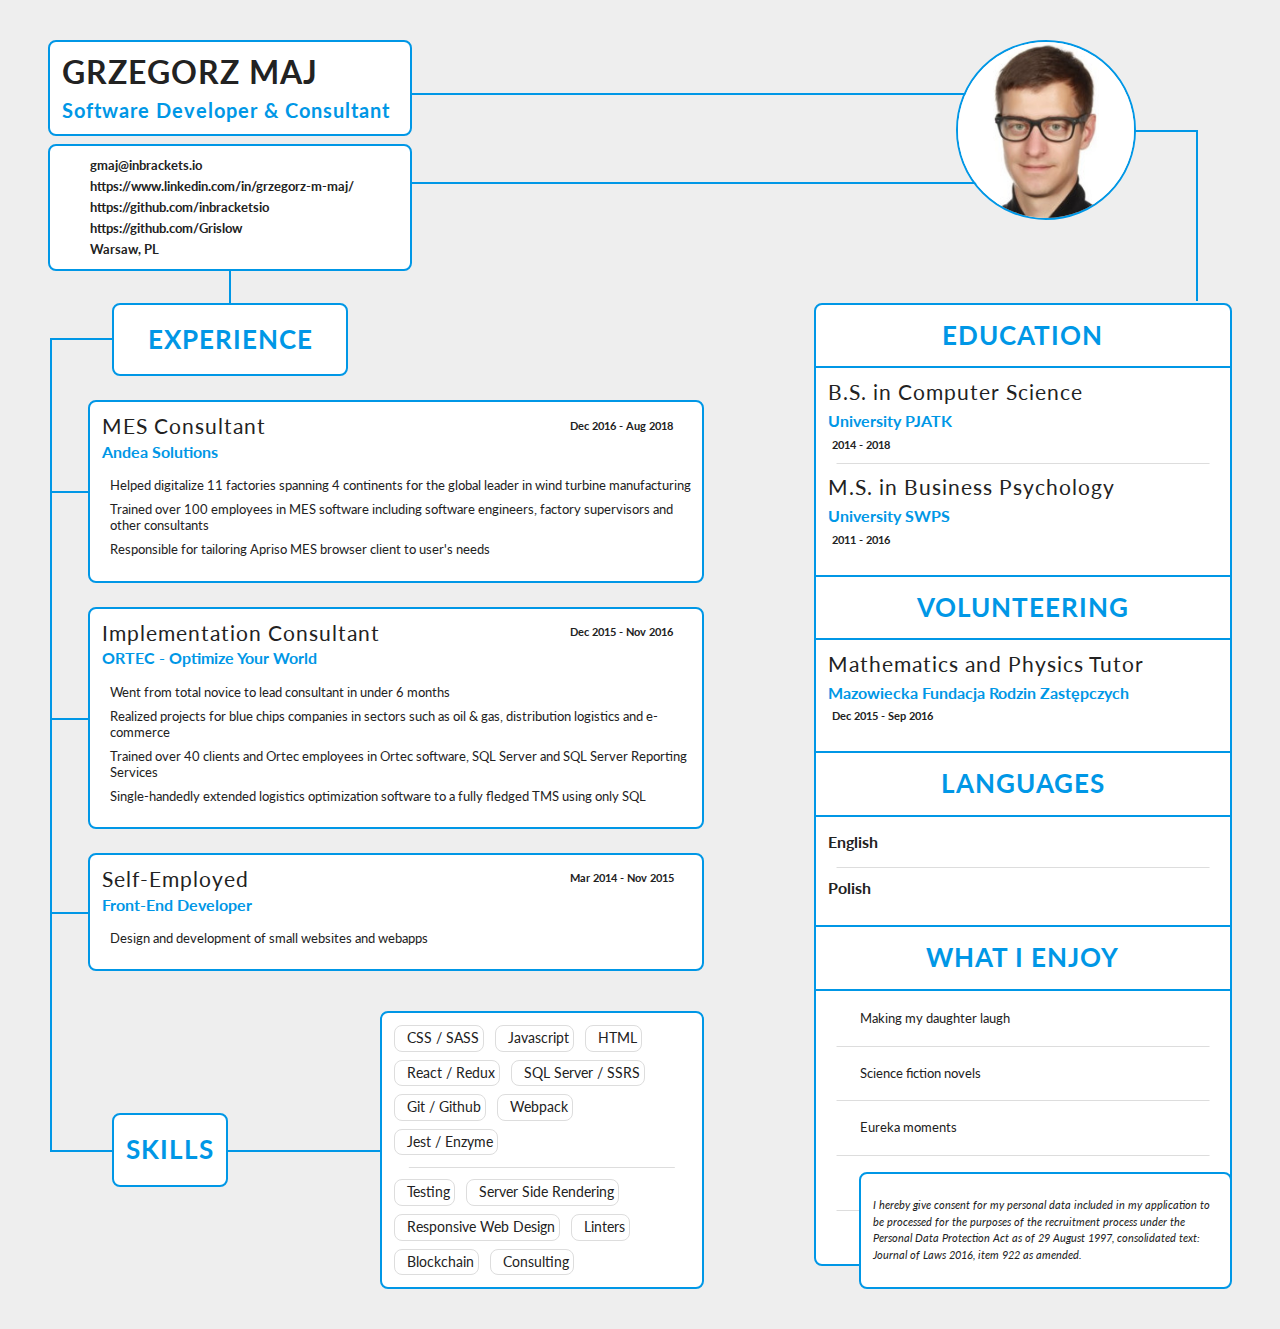
==== index.html @ 32ed9fe3 "Minor fix" ====
<!DOCTYPE html>
<html lang="en">
<head>
	<meta charset="UTF-8">
	<meta name="viewport" content="width=device-width, initial-scale=1.0">
	<meta http-equiv="X-UA-Compatible" content="ie=edge">
	<title>Grzegorz Maj</title>
	<link rel="apple-touch-icon" sizes="57x57" href="apple-icon-57x57.png">
	<link rel="apple-touch-icon" sizes="60x60" href="apple-icon-60x60.png">
	<link rel="apple-touch-icon" sizes="72x72" href="apple-icon-72x72.png">
	<link rel="apple-touch-icon" sizes="76x76" href="apple-icon-76x76.png">
	<link rel="apple-touch-icon" sizes="114x114" href="apple-icon-114x114.png">
	<link rel="apple-touch-icon" sizes="120x120" href="apple-icon-120x120.png">
	<link rel="apple-touch-icon" sizes="144x144" href="apple-icon-144x144.png">
	<link rel="apple-touch-icon" sizes="152x152" href="apple-icon-152x152.png">
	<link rel="apple-touch-icon" sizes="180x180" href="apple-icon-180x180.png">
	<link rel="icon" type="image/png" sizes="192x192" href="android-icon-192x192.png">
	<link rel="icon" type="image/png" sizes="32x32" href="favicon-32x32.png">
	<link rel="icon" type="image/png" sizes="96x96" href="favicon-96x96.png">
	<link rel="icon" type="image/png" sizes="16x16" href="favicon-16x16.png">
	<link rel="manifest" href="manifest.json">
	<meta name="msapplication-TileColor" content="#ffffff">
	<meta name="msapplication-TileImage" content="ms-icon-144x144.png">
	<meta name="theme-color" content="#ffffff">
	<link rel="stylesheet" href="https://use.fontawesome.com/releases/v5.6.3/css/all.css" integrity="sha384-UHRtZLI+pbxtHCWp1t77Bi1L4ZtiqrqD80Kn4Z8NTSRyMA2Fd33n5dQ8lWUE00s/" crossorigin="anonymous">
	<link href="https://fonts.googleapis.com/css?family=Lato:200,300,400,500,700" rel="stylesheet">
	<link rel="stylesheet" href="normalize.css">
	<link rel="stylesheet" href="cv.css">
</head>
<body>	
	<header class="header">
		<div class="header__left">
			<div class="heading__container">
				<h1 class="heading__main">Grzegorz Maj</h1>
				<h2 class="heading__tertiary">Software Developer & Consultant</h2>
			</div>
			<div class="links__container">
				<div class="links">
					<div class="links__wrapper">
						<div class="links__icon">
							<i class="far fa-envelope"></i>
						</div>
						<a href="mailto: gmaj@inbrackets.io" class="links__anchor">gmaj@inbrackets.io</a>
					</div>
					<div class="links__wrapper">
						<div class="links__icon">
							<i class="fab fa-linkedin"></i>
						</div>
						<a href="https://www.linkedin.com/in/grzegorz-m-maj/" target="_blank" rel="noopener" class="links__anchor">https://www.linkedin.com/in/grzegorz-m-maj/</a>
					</div>
					<div class="links__wrapper">
						<div class="links__icon">
							<i class="fab fa-github"></i>
						</div>
						<a href="https://github.com/inbracketsio" target="_blank" rel="noopener" class="links__anchor">https://github.com/inbracketsio</a>
					</div>
					<div class="links__wrapper">
						<div class="links__icon">
							<i class="fab fa-github"></i>
						</div>
						<a href="https://github.com/Grislow" target="_blank" rel="noopener" class="links__anchor">https://github.com/Grislow</a>
					</div>
					<div class="links__wrapper">
						<div class="links__icon">
							<i class="fas fa-city"></i>
						</div>
						<span class="links__location">Warsaw, PL</a>
					</div>		
				</div>
			</div>
		</div>
		<div class="header__center"></div>
		<div class="header__right">
			<div class="photo__container">
				<img src="gmaj.jpeg" alt="Grzegorz Maj" class="photo">
			</div>
		</div>
	</header>
	<main>
		<div class="container">
			<div class="container__left">
				<section class="experience">
					<header class="header__experience">
						<h2 class="heading__secondary">
							<i class="fas fa-briefcase"></i>
							Experience
						</h2>
					</header>
					<div class="experience__wrapper">
						<div class="experience__top">
							<div class="experience__heading">
								<h4 class="heading__quaternary">
									MES Consultant
								</h4>
								<p class="experience__company">
									Andea Solutions
								</p>
							</div>
							<div class="experience__date">
								<i class="fas fa-calendar-alt"></i>
								Dec 2016 &dash; Aug 2018
							</div>
						</div>
						<div class="experience__bot">
							<ul class="experience__list">
								<li class="experience__item">
									<i class="fas fa-chevron-circle-right"></i>
									<span>Helped digitalize 11 factories spanning 4 continents for the global leader in wind turbine manufacturing</span>
								</li>
								<li class="experience__item">
									<i class="fas fa-chevron-circle-right"></i>
									<span>Trained over 100 employees in MES software including software engineers, factory supervisors and other consultants</span>
								</li>
								<li class="experience__item">
									<i class="fas fa-chevron-circle-right"></i>
									<span>Responsible for tailoring Apriso MES browser client to user's needs</span>
								</li>
							</ul>
						</div>
					</div>
					<div class="experience__wrapper">
						<div class="experience__top">
							<div class="experience__heading">
								<h4 class="heading__quaternary">
									Implementation Consultant
								</h4>
								<p class="experience__company">
									ORTEC - Optimize Your World
								</p>
							</div>
							<div class="experience__date">
								<i class="fas fa-calendar-alt"></i>
								Dec 2015 &dash; Nov 2016
							</div>
						</div>
						<div class="experience__bot">
							<ul class="experience__list">
								<li class="experience__item">
									<i class="fas fa-chevron-circle-right"></i>
									Went from total novice to lead consultant in under 6 months
								</li>
								<li class="experience__item">
									<i class="fas fa-chevron-circle-right"></i>
									Realized projects for blue chips companies in sectors such as oil & gas, distribution logistics and e-commerce
								</li>
								<li class="experience__item">
									<i class="fas fa-chevron-circle-right"></i>
									Trained over 40 clients and Ortec employees in Ortec software, SQL Server and SQL Server Reporting Services 
								</li>
								<li class="experience__item">
									<i class="fas fa-chevron-circle-right"></i>
									Single-handedly extended logistics optimization software to a fully fledged TMS using only SQL
								</li>
							</ul>
						</div>
					</div>
					<div class="experience__wrapper">
						<div class="experience__top">
							<div class="experience__heading">
								<h4 class="heading__quaternary">
									Self-Employed
								</h4>
								<p class="experience__company">
									Front-End Developer
								</p>
							</div>
							<div class="experience__date">
								<i class="fas fa-calendar-alt"></i>
								Mar 2014 &dash; Nov 2015
							</div>
						</div>
						<div class="experience__bot">
							<ul class="experience__list">
								<li class="experience__item">
									<i class="fas fa-chevron-circle-right"></i>
									Design and development of small websites and webapps
								</li>
							</ul>
						</div>
					</div>
				</section>
				<section class="skills">
					<div class="skills__container">
						<div class="skills__left">
							<header class="skills__header">
								<h2 class="heading__secondary">
									<i class="fas fa-laptop-code"></i>
									Skills
								</h2>
							</header>
						</div>
						<div class="skills__center">

						</div>
						<div class="skills__right">
							<div class="skills__set">
								<div class="skills__skill">
									<i class="fab fa-sass"></i>
									CSS / SASS
								</div>
								<div class="skills__skill">
									<i class="fab fa-js-square"></i>
									Javascript
								</div>
								<div class="skills__skill">
									<i class="fab fa-html5"></i>
									HTML
								</div>
								<div class="skills__skill">
									<i class="fab fa-react"></i>
									React / Redux
								</div>
								<div class="skills__skill">
									<i class="fas fa-database"></i>
									SQL Server / SSRS
								</div>
								<div class="skills__skill">
									<i class="fab fa-github-alt"></i>
									Git / Github
								</div>
								<div class="skills__skill">
									<i class="fas fa-box-open"></i>
									Webpack
								</div>
								<div class="skills__skill">
									<i class="far fa-check-square"></i>
									Jest / Enzyme
								</div>
							</div>
							<div class="skills__set">
								<div class="skills__skill">
									<i class="fas fa-clipboard-check"></i>
									Testing
								</div>
								<div class="skills__skill">
									<i class="fas fa-file-import"></i>
									Server Side Rendering
								</div>
								<div class="skills__skill">
									<i class="fas fa-mobile"></i>
									Responsive Web Design
								</div>
								<div class="skills__skill">
									<i class="fas fa-broom"></i>
									Linters
								</div>
								<div class="skills__skill">
									<i class="fas fa-coins"></i>
									Blockchain
								</div>
								<div class="skills__skill">
									<i class="fas fa-comments"></i>
									Consulting
								</div>
							</div>
						</div>
					</div>
				</section>
			</div>
			<div class="container__center"></div>
			<div class="container__right">
				<section class="education">
					<header class="header__education">
						<h2 class="heading__secondary">
							<i class="fas fa-graduation-cap"></i>
							Education
						</h2>
					</header>
					<div class="education__wrapper">
						<div class="education__degree">
							<h4 class="heading__quaternary">B.S. in Computer Science</h4>
							<p class="education__uni">University PJATK</p>
							<p class="education__date">
								<i class="fas fa-calendar-alt"></i>
								2014 - 2018
							</p>
						</div>
						<div class="education__degree">
							<h4 class="heading__quaternary">M.S. in Business Psychology</h4>
							<p class="education__uni">University SWPS</p>
							<p class="education__date">
								<i class="fas fa-calendar-alt"></i>
								2011 - 2016
							</p>
						</div>
					</div>
				</section>
				<section class="volunteering">
					<header class="header__volunteering">
						<h2 class="heading__secondary">
							<i class="fas fa-hands-helping"></i>
							Volunteering
						</h2>
					</header>
					<div class="volunteering__wrapper">
						<div class="volunteering__exp">
							<h4 class="heading__quaternary">Mathematics and Physics Tutor</h4>
							<p class="education__uni">Mazowiecka Fundacja Rodzin Zastępczych</p>
							<p class="education__date">
								<i class="fas fa-calendar-alt"></i>
								Dec 2015 - Sep 2016
							</p>
						</div>
					</div>
				</section>
				<section class="languages">
					<header class="header__languages">
						<h2 class="heading__secondary">
							<i class="fas fa-language"></i>
							Languages
						</h2>
					</header>
					<div class="languages__wrapper">
						<div class="language">
							<p class="language__text">English</p>
							<div class="language__stars">
								<i class="fas fa-star fa-lg"></i>
								<i class="fas fa-star fa-lg"></i>
								<i class="fas fa-star fa-lg"></i>
								<i class="fas fa-star fa-lg"></i>
								<i class="fas fa-star fa-lg"></i>
							</div>
						</div>
						<div class="language">
							<p class="language__text">Polish</p>
							<div class="language__stars">
								<i class="fas fa-star fa-lg"></i>
								<i class="fas fa-star fa-lg"></i>
								<i class="fas fa-star fa-lg"></i>
								<i class="fas fa-star fa-lg"></i>
								<i class="fas fa-star fa-lg"></i>
							</div>
						</div>
					</div>
				</section>
				<section class="like">
					<header class="header__like">
						<h2 class="heading__secondary">
							<i class="fas fa-heart"></i>
							What i enjoy
						</h2>
					</header>
					<div class="likes__wrapper">
						<div class="like__item">
							<i class="fas fa-baby fa-lg like__icon"></i>
							<p class="like__text">Making my daughter laugh</p>
						</div>
						<div class="like__item">
							<i class="fas fa-rocket fa-lg like__icon"></i>
							<p class="like__text">Science fiction novels</p>
						</div>
						<div class="like__item">
							<i class="far fa-lightbulb fa-lg like__icon"></i>
							<p class="like__text">Eureka moments</p>
						</div>
						<div class="like__item">
							<i class="fas fa-chess-knight fa-lg like__icon"></i>
							<p class="like__text">Playing chess and table tennis</p>
						</div>
						<div class="like__item">
							<i class="fas fa-mountain fa-lg like__icon"></i>
							<p class="like__text">Mountain climbing</p>
						</div>
					</div>
				</section>
			</div>
		</div>
		<div class="clause">
			<p class="clause__text">
				I hereby give consent for my personal data included in my application to be processed for the purposes of the
				recruitment process under the Personal Data Protection Act as of 29 August 1997, consolidated text: Journal of Laws
				2016, item 922 as amended.
			</p>
		</div>
	</main>
</body>
</html>
---- cv.css ----
/* ---GENERAL--- */
html {
	font-size: 62.5%;
}

@media only screen and (min-width: 112.5em) {
	html {
		font-size: 75%;
	}
}

@media only screen and (max-width: 80em) {
	html {
		font-size: 50%;
	}
}

@media only screen and (max-width: 33em) {
	html {
		font-size: 40%;
	}
}

@media only screen and (max-device-width: 54em)
				   and (orientation: landscape) {
	html {
		font-size: 40%;
	}
}

body {
	font-family: 'Lato';
	padding: 5rem 6rem;
	background-color: #eee;
	box-sizing: border-box;
	font-size: 1.4rem;
	position: relative;
	color: #222;
}

@media only screen and (max-width: 56.25em) {
	body {
		padding: 0 0 5rem 0;
	}
}

.heading__main {
	text-transform: uppercase;
	font-size: 4rem;
	margin: 0 0 1rem;
	letter-spacing: 1px;
	font-weight: bold;
}

.heading__secondary {
	color: #0097e6;
	font-size: 3.2rem;
	font-weight: bold;
	margin: 1rem 0;
	text-transform: uppercase;
	letter-spacing: 1px;	
	display: inline-block;
}

.heading__tertiary {
	color: #0097e6;
	font-size: 2.5rem;
	font-weight: bold;
	margin: 0;
	letter-spacing: 1px;
}

.heading__quaternary {
	font-weight: 400;
	font-size: 2.6rem;
	letter-spacing: 1px;
	margin: 0;
}

/* ---TOP--- */
.header {
	display: flex;
}

@media only screen and (max-width: 56.25em) {
	.header {
		flex-direction: column-reverse;
		height: 100vh;
		justify-content: center;
	}
}

@media only screen and (max-width: 54em)
				   and (orientation: landscape) {
	.header {
		flex-direction: row-reverse;
		justify-content: space-around;
	}
}

@media only screen and (max-width: 56.25em) {
	.header__left {
		display: flex;
		flex-direction: column;
		align-items: center;
		justify-content: center;
	}
}

.header__right {
	margin-right: 12rem;
}

@media only screen and (max-width: 56.25em) {
	.header__right {
		margin-right: 0;
		display: flex;
		align-items: center;
		justify-content: center;
		margin-bottom: 4rem;
	}
}

.header__center {
	flex-grow: 1;
	position: relative; 
	min-width: 8rem;
}

@media only screen and (max-width: 56.25em) {
	.header__center {
		display: none;
	}
}

.header__center::after {
	content: '';
	position: absolute;
	width: 110%;
	height: 2px;
	background-color: #0097e6;
	top: 20%;
	left: 0;
	display: block;
}

.header__center::before {
	content: '';
	position: absolute;
	width: 110%;
	height: 2px;
	background-color: #0097e6;
	top: 54%;
	left: 0;
	display: block;
}

.heading__container {
	margin-bottom: 1rem;
	border: 2px solid #0097e6;
	width: 42rem;
	padding: 1.5rem;
	display: inline-block;
	border-radius: 1rem;
	position: relative; 
	background-color: #fff;
}

@media only screen and (max-width: 56.25em) {
	.heading__container {
		text-align: center;
	}
}

.links__container {
	border: 2px solid #0097e6;
	width: 42rem;
	padding: 1.5rem;
	border-radius: 1rem;
	margin-bottom: 4rem;
	position: relative;
	background-color: #fff;
}

.links__container::after {
	content: '';
	display: block;
	position: absolute;
	width: 2px;
	height: 4.3rem;
	background-color: #0097e6;
	bottom: -4.3rem;
	left: 50%;
	transform: translateX(-50%);
}

@media only screen and (max-width: 56.25em) {
	.links__container::after {
		display: none;
	}
}

.links {
	font-size: 1.6rem;
	font-weight: bold;
}

.links__wrapper {
	margin-bottom: .8rem;
	display: flex;
}

.links__wrapper:last-of-type {
	margin-bottom: 0;
}

.links__icon {
	text-align: center;
	width: 3rem;
}

.links__anchor,
.links__location {
	margin-left: .5rem;
	text-decoration: none;
	color: #222;
	transition: color 0.2s;
}

.links__anchor:hover,
.links__anchor:active {
	color: #0097e6;
}

.photo__container {
	border-radius: 50%;
	height: 22rem;
	width: 22rem;
	display: block; 
	border: 2px solid #0097e6;
	position: relative;
	z-index: 10;
}

.photo__container::after {
	display: block;
	content: '';
	width: 2px;
	height: 21.4rem;
	position: absolute;
	background-color: #0097e6;
	top: 50%;
	right: -8rem;
}

.photo__container::before {
	display: block;
	content: '';
	width: 8rem;
	height: 2px;
	position: absolute;
	background-color: #0097e6;
	top: 50%;
	right: -8rem;
}

@media only screen and (max-width: 56.25em) {
	.photo__container::after,
	.photo__container::before {
		display: none;
	}
}

.photo {
	width: 100%;
	height: auto;
	border-radius: 50%;
}

/* ---BOT--- */
.container {
	display: flex;
}

@media only screen and (max-width: 56.25em) {
	.container {
		flex-direction: column;
		align-items: center;
	}
}

.container__left {
	width: 50%;
	position: relative;
	align-self: flex-start;
}

@media only screen and (max-width: 56.25em) {
	.container__left {
		display: flex;
		align-items: center;
		flex-direction: column;
		width: 100%;
	}
}

@media only screen and (max-width: 56.25em) {
	.experience {
		display: flex;
		align-items: center;
		flex-direction: column;
	}
}

.container__left::before {
	content: '';
	display: block;
	height: 80rem;
	background-color: #0097e6;
	width: 2px;
	position: absolute;
	left: 2px;
	top: 4.6rem;
}

@media only screen and (max-width: 56.25em) {
	.container__left::before {
		display: none;
	}
}


.container__center {
	flex-grow: 1;
}

.container__right {
	width: 35%;
	border: 2px solid #0097e6;
	border-radius: 1rem;
	background-color: #fff;
	align-self: flex-start;
}

@media only screen and (max-width: 56.25em) {
	.container__right {
		align-self: center;
		width: 90%;
		border: none;
		background-color: #eee;
	}
}

.header__experience {
	border: 2px solid #0097e6;
	border-radius: 1rem;
	padding: 1.5rem;
	display: flex;
	justify-content: center;
	align-items: center;
	width: 26rem;
	margin-left: 8rem;
	position: relative;
	background-color: #fff;
}

@media only screen and (max-width: 56.25em) {
	.header__experience {
		margin-left: 0;
		margin-top: 10rem;
	}
}


.header__experience::after {
	content: '';
	display: block;
	height: 2px;
	background-color: #0097e6;
	width: 8rem;
	position: absolute;
	left: -8rem;
	bottom: 50%;

}

@media only screen and (max-width: 56.25em) {
	.header__experience::after {
		display: none;
	}
}

.experience__wrapper {
	margin-left: 5rem;
	border: 2px solid #0097e6;
	border-radius: 1rem;
	padding: 1.5rem 1rem 1.5rem 1.5rem;
	position: relative;
	width: 100%;
	margin-top: 3rem;
	background-color: #fff;
}

@media only screen and (max-width: 56.25em) {
	.experience__wrapper {
		margin-left: 0;
		width: 80%;
	}
}

.experience__wrapper::before {
	content: '';
	display: block;
	height: 2px;
	background-color: #0097e6;
	width: 5rem;
	position: absolute;
	left: -5rem;
	top: 50%;
}

@media only screen and (max-width: 56.25em) {
	.experience__wrapper::before {
		display: none;
	}
}

.experience__top {
	display: flex;
	justify-content: space-between;
	margin-bottom: 2rem;
}

.experience__heading {
	margin-right: 1rem;
}

.experience__company {
	font-size: 2rem;
	margin: .6rem 0 0;
	font-weight: 700;
	color: #0097e6;
}

.experience__date {
	margin-top: .7rem;
	width: 16rem;
	font-weight: bold;
}

.fa-calendar-alt {
	margin-right: .5rem;
}

.experience__list {
	list-style: none;
	padding: 0;
}

.experience__item {
	margin-top: 1rem;
	line-height: 2rem;
	font-size: 1.6rem;
	display: flex;
	align-items: flex-start;
}

.fa-chevron-circle-right {
	margin-right: 1rem;
	margin-top: .3rem;
}

.skills__container {
	margin-top: 5rem;
	margin-left: 8rem;
	width: 100%;
	display: flex;
	align-self: center;
}

@media only screen and (max-width: 56.25em) {
	.skills__container {
		flex-direction: column;
		align-items: center;
		margin-left: 0;
		margin-top: 10rem;
	}
}

.skills__left {
	display: flex;
	align-items: center;
	position: relative;
}

.skills__left::before {
	content: '';
	display: block;
	height: 2px;
	background-color: #0097e6;
	width: 7.8rem;
	position: absolute;
	left: -7.8rem;
	top: 50%;
}

.skills__left::after {
	content: '';
	display: block;
	height: 50rem;
	background-color: #0097e6;
	width: 2px;
	position: absolute;
	left: -7.8rem;
	top: calc(50% - 50rem);
}


@media only screen and (max-width: 56.25em) {
	.skills__left::before,
	.skills__left::after {
		display: none;
	}
}

.skills__center {
	flex-grow: 1;
	position: relative;
}

@media only screen and (max-width: 56.25em) {
	.skills__center {
		display: none;
	}
}

.skills__center::before {
	content: '';
	display: block;
	height: 2px;
	background-color: #0097e6;
	width: 100%;
	position: absolute;
	left: 0;
	top: 50%;
}

.skills__right {
	border: 2px solid #0097e6;
	background-color: #fff;
	width: 50%;
	border-radius: 1rem;
	padding: 0 1.5rem;
}

@media only screen and (max-width: 56.25em) {
	.skills__right {
		text-align: center;
	}
}

.skills__header {
	color: #0097e6;
	border-radius: 1rem;
	padding: 1.5rem;
	border: 2px solid #0097e6;
	background-color: #fff;
	display: flex;
	justify-content: center;
	align-items: center;
	z-index: 10;
}

@media only screen and (max-width: 56.25em) {
	.skills__header {
		margin-bottom: 3rem;
	}
}

.skills__set {
	padding: 1rem 0;
	position: relative;
}

.skills__set:last-of-type::before {
	content: '';
	height: 1px;
	width: 90%;
	display: block;
	position: absolute;
	top: 0;
	left: 50%;
	transform: translateX(-50%);
	background-color: #ddd;
}

.skills__skill {
	font-size: 1.8rem;
	padding: .5rem;
	border: 1px solid #ddd;
	display: inline-block;
	border-radius: 1rem;
	margin: .5rem 1rem .5rem 0;
}

.skills__skill i {
	margin-right: 1rem;
}

@media only screen and (max-width: 56.25em) {
	.education,
	.volunteering,
	.languages,
	.like {
		display: flex;
		align-items: center;
		flex-direction: column;
		margin-top: 10rem;
	}
}

.header__education {
	width: 100%;
	text-align: center;
	border-bottom: 2px solid #0097e6;
	padding: 1rem 0;
}

@media only screen and (max-width: 56.25em) {
	.header__education {
		color: #0097e6;
		border-radius: 1rem;
		padding: 1.5rem;
		border: 2px solid #0097e6;
		background-color: #fff;
		width: auto;
	}
}

@media only screen and (max-width: 56.25em) {
	.education__wrapper,
	.volunteering__wrapper,
	.languages__wrapper,
	.likes__wrapper {
		border-radius: 1rem;
		padding: 1.5rem;
		border: 2px solid #0097e6;
		background-color: #fff;
		margin-top: 3rem;
	}
}

.education__degree {
	padding: 1.5rem;
	position: relative;
}

.education__degree:last-of-type::before {
	content: '';
	height: 1px;
	width: 90%;
	display: block;
	position: absolute;
	top: 0;
	left: 50%;
	transform: translateX(-50%);
	background-color: #ddd;
}

.education__uni {
	font-size: 2rem;
	margin: 1rem 0 0;
	font-weight: 700;
	color: #0097e6;
}

.education__date {
	font-weight: bold;
	margin-top: 1rem;
	margin-bottom: 0;
}

.header__volunteering,
.header__languages,
.header__like {
	width: 100%;
	text-align: center;
	border-bottom: 2px solid #0097e6;
	border-top: 2px solid #0097e6;
	padding: 1rem 0;
	margin-top: 2rem;
}

@media only screen and (max-width: 56.25em) {
	.header__volunteering,
	.header__languages,
	.header__like {
		color: #0097e6;
		border-radius: 1rem;
		padding: 1.5rem;
		border: 2px solid #0097e6;
		background-color: #fff;
		width: auto;
	}
}

.volunteering__exp {
	padding: 1.5rem;
}

.language {
	display: flex;
	justify-content: space-between;
	align-items: center;
	padding: 1.5rem;
	margin: .5rem 0;
	position: relative;
}

.language:last-of-type::before {
	content: '';
	height: 1px;
	width: 90%;
	display: block;
	position: absolute;
	top: 0;
	left: 50%;
	transform: translateX(-50%);
	background-color: #ddd;
}

.language__text {
	font-weight: bold;
	font-size: 2rem;
	margin: 0;
}

@media only screen and (max-width: 56.25em) {
	.language__text {
		margin-right: 8rem;
	}
}

.language__stars {
	display: flex;
	color: #0097e6;
}

.fa-star {
	margin-left: .3rem;
}

.like__item {
	display: flex;
	align-items: center;
	padding: 2.5rem 1.5rem;
	position: relative;
	font-size: 1.6rem;
}

@media only screen and (max-width: 56.25em) {
	.like__item {
		font-size: 2rem;
	}
}

.like__item:not(:first-of-type)::after {
	content: '';
	height: 1px;
	width: 90%;
	display: block;
	position: absolute;
	top: 0;
	left: 50%;
	transform: translateX(-50%);
	background-color: #ddd;
}

.like__text {
	margin: 0 0 0 1rem;
}

.like__icon {
	width: 3rem;
	text-align: center;
}

@media only screen and (max-width: 56.25em) {
	.like__icon {
		width: 5rem;
	}
}

.clause {
	border-radius: 1rem;
	padding: 1.5rem;
	border: 2px solid #0097e6;
	background-color: #fff;
	position: absolute;
	bottom: 5rem;
	right: 6rem;
	width: 43.1rem;
	font-style: italic;
	line-height: 1.5;
}
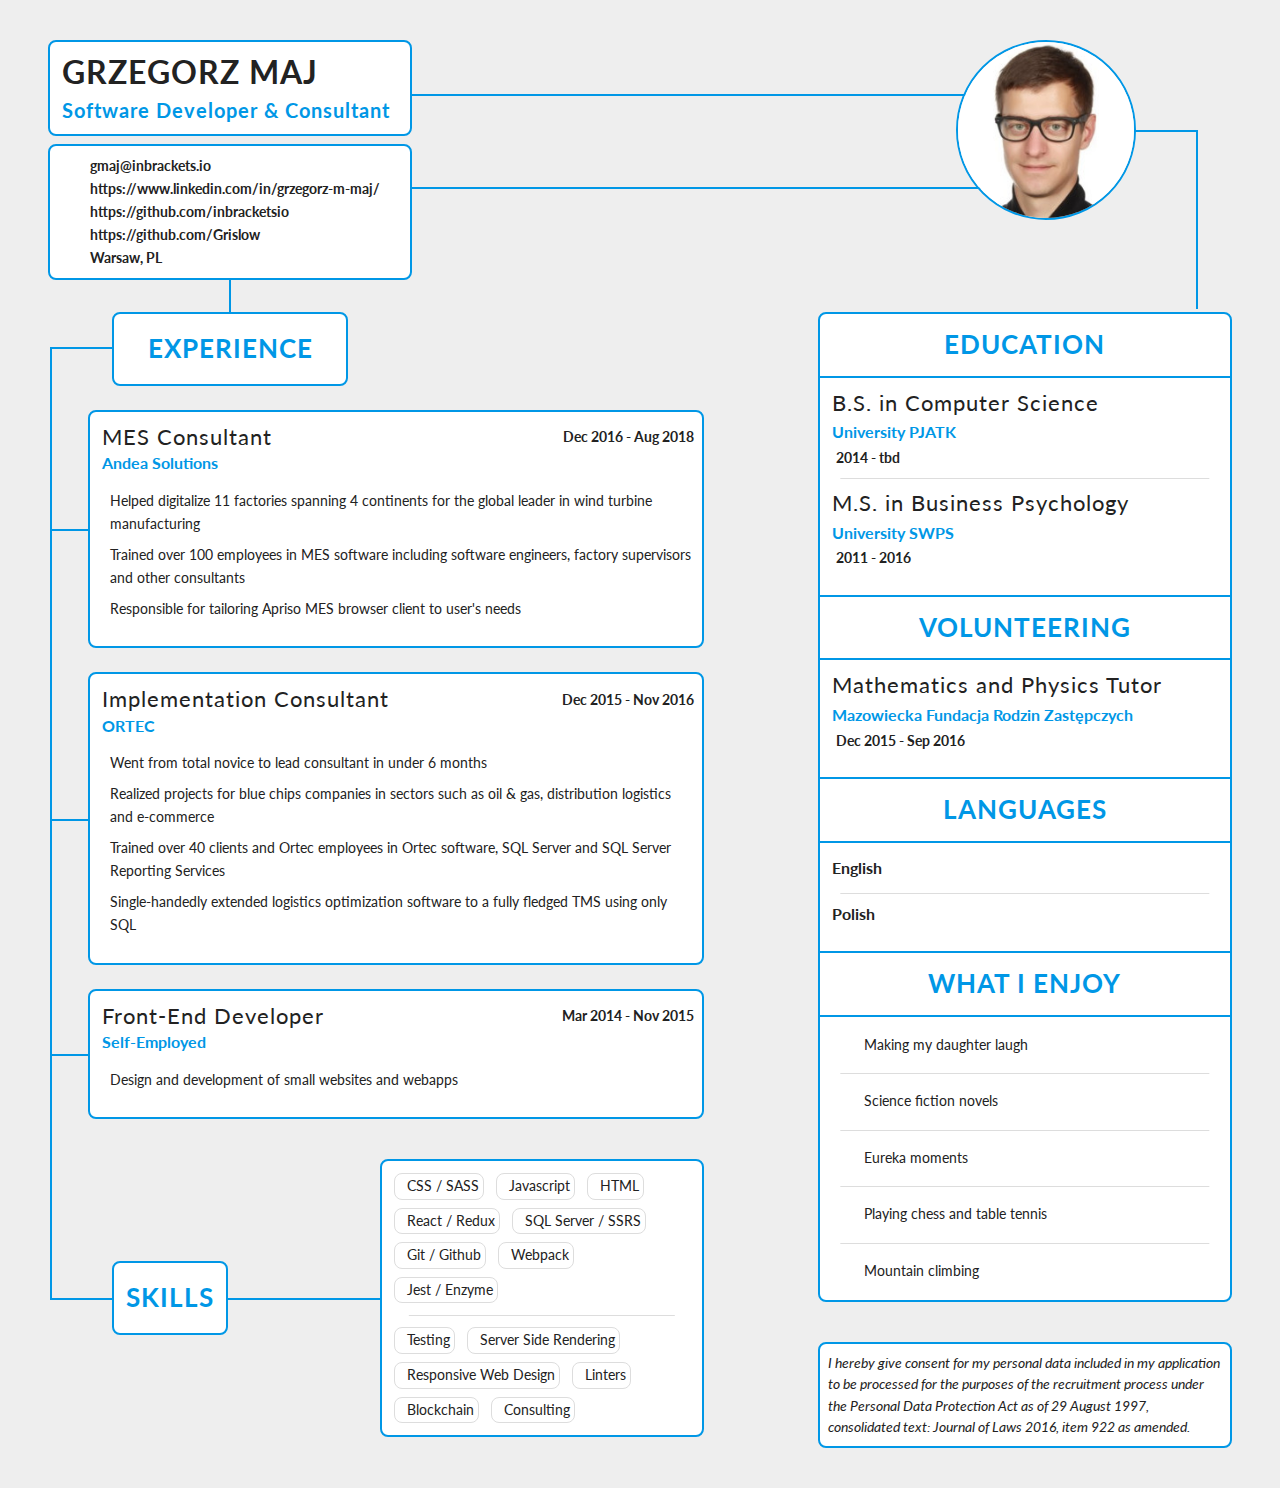
==== commit fbdbfa09: "Refactored" ====
--- a/index.html
+++ b/index.html
@@ -125,7 +125,7 @@
 									Implementation Consultant
 								</h4>
 								<p class="experience__company">
-									ORTEC - Optimize Your World
+									ORTEC
 								</p>
 							</div>
 							<div class="experience__date">
@@ -158,10 +158,10 @@
 						<div class="experience__top">
 							<div class="experience__heading">
 								<h4 class="heading__quaternary">
-									Self-Employed
+									Front-End Developer
 								</h4>
 								<p class="experience__company">
-									Front-End Developer
+									Self-Employed
 								</p>
 							</div>
 							<div class="experience__date">
@@ -259,118 +259,120 @@
 			</div>
 			<div class="container__center"></div>
 			<div class="container__right">
-				<section class="education">
-					<header class="header__education">
-						<h2 class="heading__secondary">
-							<i class="fas fa-graduation-cap"></i>
-							Education
-						</h2>
-					</header>
-					<div class="education__wrapper">
-						<div class="education__degree">
-							<h4 class="heading__quaternary">B.S. in Computer Science</h4>
-							<p class="education__uni">University PJATK</p>
-							<p class="education__date">
-								<i class="fas fa-calendar-alt"></i>
-								2014 - 2018
-							</p>
-						</div>
-						<div class="education__degree">
-							<h4 class="heading__quaternary">M.S. in Business Psychology</h4>
-							<p class="education__uni">University SWPS</p>
-							<p class="education__date">
-								<i class="fas fa-calendar-alt"></i>
-								2011 - 2016
-							</p>
-						</div>
-					</div>
-				</section>
-				<section class="volunteering">
-					<header class="header__volunteering">
-						<h2 class="heading__secondary">
-							<i class="fas fa-hands-helping"></i>
-							Volunteering
-						</h2>
-					</header>
-					<div class="volunteering__wrapper">
-						<div class="volunteering__exp">
-							<h4 class="heading__quaternary">Mathematics and Physics Tutor</h4>
-							<p class="education__uni">Mazowiecka Fundacja Rodzin Zastępczych</p>
-							<p class="education__date">
-								<i class="fas fa-calendar-alt"></i>
-								Dec 2015 - Sep 2016
-							</p>
-						</div>
-					</div>
-				</section>
-				<section class="languages">
-					<header class="header__languages">
-						<h2 class="heading__secondary">
-							<i class="fas fa-language"></i>
-							Languages
-						</h2>
-					</header>
-					<div class="languages__wrapper">
-						<div class="language">
-							<p class="language__text">English</p>
-							<div class="language__stars">
-								<i class="fas fa-star fa-lg"></i>
-								<i class="fas fa-star fa-lg"></i>
-								<i class="fas fa-star fa-lg"></i>
-								<i class="fas fa-star fa-lg"></i>
-								<i class="fas fa-star fa-lg"></i>
-							</div>
-						</div>
-						<div class="language">
-							<p class="language__text">Polish</p>
-							<div class="language__stars">
-								<i class="fas fa-star fa-lg"></i>
-								<i class="fas fa-star fa-lg"></i>
-								<i class="fas fa-star fa-lg"></i>
-								<i class="fas fa-star fa-lg"></i>
-								<i class="fas fa-star fa-lg"></i>
-							</div>
-						</div>
-					</div>
-				</section>
-				<section class="like">
-					<header class="header__like">
-						<h2 class="heading__secondary">
-							<i class="fas fa-heart"></i>
-							What i enjoy
-						</h2>
-					</header>
-					<div class="likes__wrapper">
-						<div class="like__item">
-							<i class="fas fa-baby fa-lg like__icon"></i>
-							<p class="like__text">Making my daughter laugh</p>
-						</div>
-						<div class="like__item">
-							<i class="fas fa-rocket fa-lg like__icon"></i>
-							<p class="like__text">Science fiction novels</p>
-						</div>
-						<div class="like__item">
-							<i class="far fa-lightbulb fa-lg like__icon"></i>
-							<p class="like__text">Eureka moments</p>
-						</div>
-						<div class="like__item">
-							<i class="fas fa-chess-knight fa-lg like__icon"></i>
-							<p class="like__text">Playing chess and table tennis</p>
-						</div>
-						<div class="like__item">
-							<i class="fas fa-mountain fa-lg like__icon"></i>
-							<p class="like__text">Mountain climbing</p>
-						</div>
-					</div>
-				</section>
-			</div>
-		</div>
-		<div class="clause">
-			<p class="clause__text">
-				I hereby give consent for my personal data included in my application to be processed for the purposes of the
-				recruitment process under the Personal Data Protection Act as of 29 August 1997, consolidated text: Journal of Laws
-				2016, item 922 as amended.
-			</p>
+				<div class="container__right--top">
+					<section class="education">
+						<header class="header__education">
+							<h2 class="heading__secondary">
+								<i class="fas fa-graduation-cap"></i>
+								Education
+							</h2>
+						</header>
+						<div class="education__wrapper">
+							<div class="education__degree">
+								<h4 class="heading__quaternary">B.S. in Computer Science</h4>
+								<p class="education__uni">University PJATK</p>
+								<p class="education__date">
+									<i class="fas fa-calendar-alt"></i>
+									2014 - tbd
+								</p>
+							</div>
+							<div class="education__degree">
+								<h4 class="heading__quaternary">M.S. in Business Psychology</h4>
+								<p class="education__uni">University SWPS</p>
+								<p class="education__date">
+									<i class="fas fa-calendar-alt"></i>
+									2011 - 2016
+								</p>
+							</div>
+						</div>
+					</section>
+					<section class="volunteering">
+						<header class="header__volunteering">
+							<h2 class="heading__secondary">
+								<i class="fas fa-hands-helping"></i>
+								Volunteering
+							</h2>
+						</header>
+						<div class="volunteering__wrapper">
+							<div class="volunteering__exp">
+								<h4 class="heading__quaternary">Mathematics and Physics Tutor</h4>
+								<p class="education__uni">Mazowiecka Fundacja Rodzin Zastępczych</p>
+								<p class="education__date">
+									<i class="fas fa-calendar-alt"></i>
+									Dec 2015 - Sep 2016
+								</p>
+							</div>
+						</div>
+					</section>
+					<section class="languages">
+						<header class="header__languages">
+							<h2 class="heading__secondary">
+								<i class="fas fa-language"></i>
+								Languages
+							</h2>
+						</header>
+						<div class="languages__wrapper">
+							<div class="language">
+								<p class="language__text">English</p>
+								<div class="language__stars">
+									<i class="fas fa-star fa-lg"></i>
+									<i class="fas fa-star fa-lg"></i>
+									<i class="fas fa-star fa-lg"></i>
+									<i class="fas fa-star fa-lg"></i>
+									<i class="fas fa-star fa-lg"></i>
+								</div>
+							</div>
+							<div class="language">
+								<p class="language__text">Polish</p>
+								<div class="language__stars">
+									<i class="fas fa-star fa-lg"></i>
+									<i class="fas fa-star fa-lg"></i>
+									<i class="fas fa-star fa-lg"></i>
+									<i class="fas fa-star fa-lg"></i>
+									<i class="fas fa-star fa-lg"></i>
+								</div>
+							</div>
+						</div>
+					</section>
+					<section class="like">
+						<header class="header__like">
+							<h2 class="heading__secondary">
+								<i class="fas fa-heart"></i>
+								What i enjoy
+							</h2>
+						</header>
+						<div class="likes__wrapper">
+							<div class="like__item">
+								<i class="fas fa-baby fa-lg like__icon"></i>
+								<p class="like__text">Making my daughter laugh</p>
+							</div>
+							<div class="like__item">
+								<i class="fas fa-rocket fa-lg like__icon"></i>
+								<p class="like__text">Science fiction novels</p>
+							</div>
+							<div class="like__item">
+								<i class="far fa-lightbulb fa-lg like__icon"></i>
+								<p class="like__text">Eureka moments</p>
+							</div>
+							<div class="like__item">
+								<i class="fas fa-chess-knight fa-lg like__icon"></i>
+								<p class="like__text">Playing chess and table tennis</p>
+							</div>
+							<div class="like__item">
+								<i class="fas fa-mountain fa-lg like__icon"></i>
+								<p class="like__text">Mountain climbing</p>
+							</div>
+						</div>
+					</section>
+				</div>
+				<div class="clause">
+					<p class="clause__text">
+						I hereby give consent for my personal data included in my application to be processed for the purposes of the
+						recruitment process under the Personal Data Protection Act as of 29 August 1997, consolidated text: Journal of Laws
+						2016, item 922 as amended.
+					</p>
+				</div>
+			</div>
 		</div>
 	</main>
 </body>
--- a/cv.css
+++ b/cv.css
@@ -1,4 +1,8 @@
 /* ---GENERAL--- */
+* {
+	max-width: 100vw;
+}
+
 html {
 	font-size: 62.5%;
 }
@@ -15,16 +19,9 @@
 	}
 }
 
-@media only screen and (max-width: 33em) {
+@media only screen and (max-width: 56.25em) {
 	html {
-		font-size: 40%;
-	}
-}
-
-@media only screen and (max-device-width: 54em)
-				   and (orientation: landscape) {
-	html {
-		font-size: 40%;
+		font-size: 56.25%;
 	}
 }
 
@@ -33,7 +30,7 @@
 	padding: 5rem 6rem;
 	background-color: #eee;
 	box-sizing: border-box;
-	font-size: 1.4rem;
+	font-size: 1.8rem;
 	position: relative;
 	color: #222;
 }
@@ -50,6 +47,24 @@
 	margin: 0 0 1rem;
 	letter-spacing: 1px;
 	font-weight: bold;
+}
+
+@media only screen and (max-width: 56.25em) {
+	.heading__main {
+		font-size: 4.5rem;
+	}
+}
+
+@media only screen and (max-width: 37.5em) {
+	.heading__main {
+		font-size: 4rem;
+	}
+}
+
+@media only screen and (max-width: 28.2em) {
+	.heading__main {
+		font-size: 3.3rem;
+	}
 }
 
 .heading__secondary {
@@ -62,6 +77,12 @@
 	display: inline-block;
 }
 
+@media only screen and (max-width: 28.2em) {
+	.heading__secondary {
+		font-size: 2.8rem;
+	}
+}
+
 .heading__tertiary {
 	color: #0097e6;
 	font-size: 2.5rem;
@@ -70,9 +91,21 @@
 	letter-spacing: 1px;
 }
 
+@media only screen and (max-width: 56.25em) {
+	.heading__tertiary {
+		font-size: 3.2rem;
+	}
+}
+
+@media only screen and (max-width: 37.5em) {
+	.heading__tertiary {
+		font-size: 2.6rem;
+	}
+}
+
 .heading__quaternary {
 	font-weight: 400;
-	font-size: 2.6rem;
+	font-size: 2.8rem;
 	letter-spacing: 1px;
 	margin: 0;
 }
@@ -90,11 +123,10 @@
 	}
 }
 
-@media only screen and (max-width: 54em)
+@media only screen and (max-device-width: 54em)
 				   and (orientation: landscape) {
 	.header {
-		flex-direction: row-reverse;
-		justify-content: space-around;
+		height: auto;
 	}
 }
 
@@ -172,6 +204,19 @@
 	}
 }
 
+@media only screen and (max-width: 37.5em) {
+	.heading__container {
+		width: auto;
+		padding: 1rem;
+	}
+}
+
+@media only screen and (max-width: 28.2em) {
+	.heading__container {
+		width: 80%;
+	}
+}
+
 .links__container {
 	border: 2px solid #0097e6;
 	width: 42rem;
@@ -182,6 +227,26 @@
 	background-color: #fff;
 }
 
+@media only screen and (max-width: 56.25em) {
+	.links__container {
+		width: 50rem;
+	}
+}
+
+@media only screen and (max-width: 37.5em) {
+	.links__container {
+		width: auto;
+		padding: 1rem;
+	}
+}
+
+@media only screen and (max-width: 28.2em) {
+	.links__container {
+		width: 90%;
+	}
+}
+
+
 .links__container::after {
 	content: '';
 	display: block;
@@ -201,13 +266,36 @@
 }
 
 .links {
-	font-size: 1.6rem;
 	font-weight: bold;
+}
+
+@media only screen and (max-width: 56.25em) {
+	.links {
+		font-size: 	2rem;
+	}
+}
+
+@media only screen and (max-width: 28.2em) {
+	.links {
+		font-size: 1.5rem;
+	}
 }
 
 .links__wrapper {
 	margin-bottom: .8rem;
 	display: flex;
+}
+
+@media only screen and (max-width: 56.25em) {
+	.links__wrapper {
+		margin-bottom: 1.2rem;
+	}
+}
+
+@media only screen and (max-width: 37.5em) {
+	.links__wrapper {
+		margin-bottom: 1.5rem;
+	}
 }
 
 .links__wrapper:last-of-type {
@@ -242,11 +330,31 @@
 	z-index: 10;
 }
 
+@media only screen and (max-width: 56.25em) {
+	.photo__container {
+		margin-top: 3rem;
+	}
+}
+
+@media only screen and (max-width: 37.5em) {
+	.photo__container {
+		width: 20rem;
+		height: 20rem;
+	}
+}
+
+@media only screen and (max-width: 28.2em) {
+	.photo__container {
+		width: 16rem;
+		height: 16rem;
+	}
+}
+
 .photo__container::after {
 	display: block;
 	content: '';
 	width: 2px;
-	height: 21.4rem;
+	height: 22.4rem;
 	position: absolute;
 	background-color: #0097e6;
 	top: 50%;
@@ -304,6 +412,59 @@
 	}
 }
 
+.container__left::before {
+	content: '';
+	display: block;
+	height: 80rem;
+	background-color: #0097e6;
+	width: 2px;
+	position: absolute;
+	left: 2px;
+	top: 4.6rem;
+}
+
+@media only screen and (max-width: 56.25em) {
+	.container__left::before {
+		display: none;
+	}
+}
+
+
+.container__center {
+	flex-grow: 1;
+}
+
+.container__right {
+	width: 35%;
+}
+
+@media only screen and (max-width: 56.25em) {
+	.container__right {
+		align-self: center;
+		width: 90%;
+	}
+}
+
+.container__right--top {
+	border: 2px solid #0097e6;
+	border-radius: 1rem;
+	background-color: #fff;
+	display: block;
+}
+
+@media only screen and (max-width: 56.25em) {
+	.container__right--top {
+		border: none;
+		background-color: #eee;
+	}
+}
+
+@media only screen and (max-width: 56.25em) {
+	body {
+		padding: 0 0 5rem 0;
+	}
+}
+
 @media only screen and (max-width: 56.25em) {
 	.experience {
 		display: flex;
@@ -312,45 +473,6 @@
 	}
 }
 
-.container__left::before {
-	content: '';
-	display: block;
-	height: 80rem;
-	background-color: #0097e6;
-	width: 2px;
-	position: absolute;
-	left: 2px;
-	top: 4.6rem;
-}
-
-@media only screen and (max-width: 56.25em) {
-	.container__left::before {
-		display: none;
-	}
-}
-
-
-.container__center {
-	flex-grow: 1;
-}
-
-.container__right {
-	width: 35%;
-	border: 2px solid #0097e6;
-	border-radius: 1rem;
-	background-color: #fff;
-	align-self: flex-start;
-}
-
-@media only screen and (max-width: 56.25em) {
-	.container__right {
-		align-self: center;
-		width: 90%;
-		border: none;
-		background-color: #eee;
-	}
-}
-
 .header__experience {
 	border: 2px solid #0097e6;
 	border-radius: 1rem;
@@ -368,6 +490,12 @@
 	.header__experience {
 		margin-left: 0;
 		margin-top: 10rem;
+	}
+}
+
+@media only screen and (max-width: 28.2em) {
+	.header__experience {
+		padding: 1rem;
 	}
 }
 
@@ -431,6 +559,12 @@
 	margin-bottom: 2rem;
 }
 
+@media only screen and (max-width: 37.5em) {
+	.experience__top {
+		flex-direction: column;
+	}
+}
+
 .experience__heading {
 	margin-right: 1rem;
 }
@@ -444,8 +578,18 @@
 
 .experience__date {
 	margin-top: .7rem;
-	width: 16rem;
+	width: 25rem;
 	font-weight: bold;
+	text-align: right;
+}
+
+@media only screen and (max-width: 37.5em) {
+	.experience__date {
+		width: auto;
+		text-align: left;
+		margin-top: 1.5rem;
+		font-size: 1.6rem;
+	}
 }
 
 .fa-calendar-alt {
@@ -459,15 +603,15 @@
 
 .experience__item {
 	margin-top: 1rem;
-	line-height: 2rem;
-	font-size: 1.6rem;
+	line-height: 1.6;
+	font-size: 1.8rem;
 	display: flex;
 	align-items: flex-start;
 }
 
 .fa-chevron-circle-right {
 	margin-right: 1rem;
-	margin-top: .3rem;
+	margin-top: .7rem;
 }
 
 .skills__container {
@@ -507,12 +651,12 @@
 .skills__left::after {
 	content: '';
 	display: block;
-	height: 50rem;
+	height: 70rem;
 	background-color: #0097e6;
 	width: 2px;
 	position: absolute;
 	left: -7.8rem;
-	top: calc(50% - 50rem);
+	top: calc(50% - 70rem);
 }
 
 
@@ -556,6 +700,12 @@
 @media only screen and (max-width: 56.25em) {
 	.skills__right {
 		text-align: center;
+	}
+}
+
+@media only screen and (max-width: 37.5em) {
+	.skills__right {
+		width: 80%;
 	}
 }
 
@@ -650,6 +800,15 @@
 	}
 }
 
+@media only screen and (max-width: 28.2em) {
+	.education__wrapper,
+	.volunteering__wrapper,
+	.languages__wrapper,
+	.likes__wrapper {
+		padding: .5rem;
+	}
+}
+
 .education__degree {
 	padding: 1.5rem;
 	position: relative;
@@ -704,6 +863,14 @@
 	}
 }
 
+@media only screen and (max-width: 28.2em) {
+	.header__volunteering,
+	.header__languages,
+	.header__like {
+		padding: 1rem;
+	}
+}
+
 .volunteering__exp {
 	padding: 1.5rem;
 }
@@ -755,7 +922,7 @@
 	align-items: center;
 	padding: 2.5rem 1.5rem;
 	position: relative;
-	font-size: 1.6rem;
+	font-size: 1.8rem;
 }
 
 @media only screen and (max-width: 56.25em) {
@@ -792,14 +959,22 @@
 }
 
 .clause {
+	margin-top: 5rem;
 	border-radius: 1rem;
-	padding: 1.5rem;
+	padding: 1rem;
 	border: 2px solid #0097e6;
 	background-color: #fff;
-	position: absolute;
-	bottom: 5rem;
-	right: 6rem;
-	width: 43.1rem;
 	font-style: italic;
 	line-height: 1.5;
-}+}
+
+@media only screen and (max-width: 56.25em) {
+	.clause {
+		margin-top: 10rem;
+	}
+}
+
+.clause__text {
+	margin: 0;
+}
+
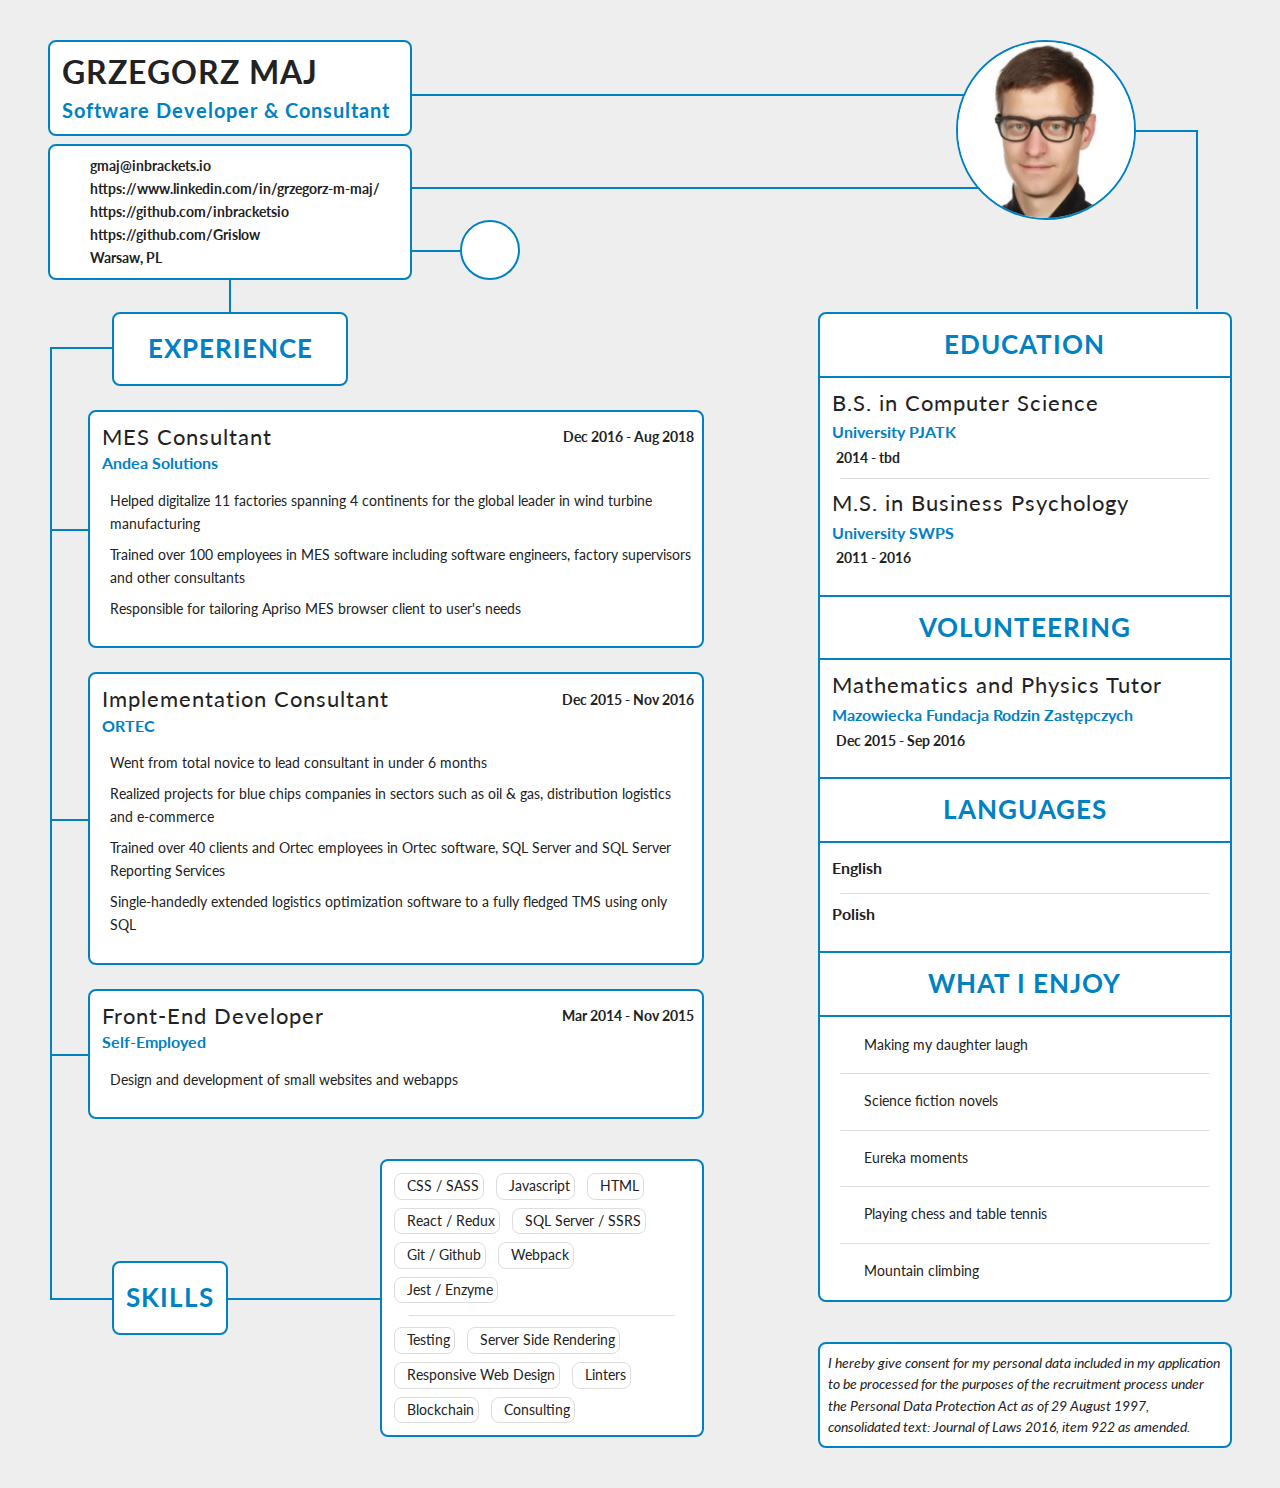
==== commit 6fa0e08d: "Added pdf version" ====
--- a/index.html
+++ b/index.html
@@ -4,6 +4,8 @@
 	<meta charset="UTF-8">
 	<meta name="viewport" content="width=device-width, initial-scale=1.0">
 	<meta http-equiv="X-UA-Compatible" content="ie=edge">
+	<meta name="description" content="Grzegorz Maj CV">
+	<meta name="keywords" content="Grzegorz Maj, CV, Software Developer, Web, React, Javascript, CSS, HTML">
 	<title>Grzegorz Maj</title>
 	<link rel="apple-touch-icon" sizes="57x57" href="apple-icon-57x57.png">
 	<link rel="apple-touch-icon" sizes="60x60" href="apple-icon-60x60.png">
@@ -69,7 +71,12 @@
 				</div>
 			</div>
 		</div>
-		<div class="header__center"></div>
+		<div class="header__center">
+			<a href="CV_Grzegorz_Maj.pdf" target="__blank" class="pdf__link">
+				<i class="fas fa-file-pdf pdf__icon"></i>
+				<p class="pdf__text">.PDF CV</p>
+			</a>
+		</div>
 		<div class="header__right">
 			<div class="photo__container">
 				<img src="gmaj.jpeg" alt="Grzegorz Maj" class="photo">
--- a/cv.css
+++ b/cv.css
@@ -29,7 +29,8 @@
 	font-family: 'Lato';
 	padding: 5rem 6rem;
 	background-color: #eee;
-	box-sizing: border-box;
+	-webkit-box-sizing: border-box;
+	        box-sizing: border-box;
 	font-size: 1.8rem;
 	position: relative;
 	color: #222;
@@ -68,7 +69,7 @@
 }
 
 .heading__secondary {
-	color: #0097e6;
+	color: #0081c4;
 	font-size: 3.2rem;
 	font-weight: bold;
 	margin: 1rem 0;
@@ -84,7 +85,7 @@
 }
 
 .heading__tertiary {
-	color: #0097e6;
+	color: #0081c4;
 	font-size: 2.5rem;
 	font-weight: bold;
 	margin: 0;
@@ -112,14 +113,21 @@
 
 /* ---TOP--- */
 .header {
+	display: -webkit-box;
+	display: -ms-flexbox;
 	display: flex;
 }
 
 @media only screen and (max-width: 56.25em) {
 	.header {
-		flex-direction: column-reverse;
+		-webkit-box-orient: vertical;
+		-webkit-box-direction: reverse;
+		    -ms-flex-direction: column-reverse;
+		        flex-direction: column-reverse;
 		height: 100vh;
-		justify-content: center;
+		-webkit-box-pack: center;
+		    -ms-flex-pack: center;
+		        justify-content: center;
 	}
 }
 
@@ -132,10 +140,19 @@
 
 @media only screen and (max-width: 56.25em) {
 	.header__left {
+		display: -webkit-box;
+		display: -ms-flexbox;
 		display: flex;
-		flex-direction: column;
-		align-items: center;
-		justify-content: center;
+		-webkit-box-orient: vertical;
+		-webkit-box-direction: normal;
+		    -ms-flex-direction: column;
+		        flex-direction: column;
+		-webkit-box-align: center;
+		    -ms-flex-align: center;
+		        align-items: center;
+		-webkit-box-pack: center;
+		    -ms-flex-pack: center;
+		        justify-content: center;
 	}
 }
 
@@ -146,17 +163,28 @@
 @media only screen and (max-width: 56.25em) {
 	.header__right {
 		margin-right: 0;
+		display: -webkit-box;
+		display: -ms-flexbox;
 		display: flex;
-		align-items: center;
-		justify-content: center;
+		-webkit-box-align: center;
+		    -ms-flex-align: center;
+		        align-items: center;
+		-webkit-box-pack: center;
+		    -ms-flex-pack: center;
+		        justify-content: center;
 		margin-bottom: 4rem;
 	}
 }
 
 .header__center {
-	flex-grow: 1;
+	-webkit-box-flex: 1;
+	    -ms-flex-positive: 1;
+	        flex-grow: 1;
 	position: relative; 
 	min-width: 8rem;
+	display: -webkit-box;
+	display: -ms-flexbox;
+	display: flex;
 }
 
 @media only screen and (max-width: 56.25em) {
@@ -170,7 +198,7 @@
 	position: absolute;
 	width: 110%;
 	height: 2px;
-	background-color: #0097e6;
+	background-color: #0081c4;
 	top: 20%;
 	left: 0;
 	display: block;
@@ -181,7 +209,7 @@
 	position: absolute;
 	width: 110%;
 	height: 2px;
-	background-color: #0097e6;
+	background-color: #0081c4;
 	top: 54%;
 	left: 0;
 	display: block;
@@ -189,7 +217,7 @@
 
 .heading__container {
 	margin-bottom: 1rem;
-	border: 2px solid #0097e6;
+	border: 2px solid #0081c4;
 	width: 42rem;
 	padding: 1.5rem;
 	display: inline-block;
@@ -218,7 +246,7 @@
 }
 
 .links__container {
-	border: 2px solid #0097e6;
+	border: 2px solid #0081c4;
 	width: 42rem;
 	padding: 1.5rem;
 	border-radius: 1rem;
@@ -253,10 +281,11 @@
 	position: absolute;
 	width: 2px;
 	height: 4.3rem;
-	background-color: #0097e6;
+	background-color: #0081c4;
 	bottom: -4.3rem;
 	left: 50%;
-	transform: translateX(-50%);
+	-webkit-transform: translateX(-50%);
+	        transform: translateX(-50%);
 }
 
 @media only screen and (max-width: 56.25em) {
@@ -283,6 +312,8 @@
 
 .links__wrapper {
 	margin-bottom: .8rem;
+	display: -webkit-box;
+	display: -ms-flexbox;
 	display: flex;
 }
 
@@ -312,12 +343,13 @@
 	margin-left: .5rem;
 	text-decoration: none;
 	color: #222;
+	-webkit-transition: color 0.2s;
 	transition: color 0.2s;
 }
 
 .links__anchor:hover,
 .links__anchor:active {
-	color: #0097e6;
+	color: #0081c4;
 }
 
 .photo__container {
@@ -325,7 +357,7 @@
 	height: 22rem;
 	width: 22rem;
 	display: block; 
-	border: 2px solid #0097e6;
+	border: 2px solid #0081c4;
 	position: relative;
 	z-index: 10;
 }
@@ -356,7 +388,7 @@
 	width: 2px;
 	height: 22.4rem;
 	position: absolute;
-	background-color: #0097e6;
+	background-color: #0081c4;
 	top: 50%;
 	right: -8rem;
 }
@@ -367,7 +399,7 @@
 	width: 8rem;
 	height: 2px;
 	position: absolute;
-	background-color: #0097e6;
+	background-color: #0081c4;
 	top: 50%;
 	right: -8rem;
 }
@@ -387,27 +419,42 @@
 
 /* ---BOT--- */
 .container {
+	display: -webkit-box;
+	display: -ms-flexbox;
 	display: flex;
 }
 
 @media only screen and (max-width: 56.25em) {
 	.container {
-		flex-direction: column;
-		align-items: center;
+		-webkit-box-orient: vertical;
+		-webkit-box-direction: normal;
+		    -ms-flex-direction: column;
+		        flex-direction: column;
+		-webkit-box-align: center;
+		    -ms-flex-align: center;
+		        align-items: center;
 	}
 }
 
 .container__left {
 	width: 50%;
 	position: relative;
-	align-self: flex-start;
+	-ms-flex-item-align: start;
+	    align-self: flex-start;
 }
 
 @media only screen and (max-width: 56.25em) {
 	.container__left {
+		display: -webkit-box;
+		display: -ms-flexbox;
 		display: flex;
-		align-items: center;
-		flex-direction: column;
+		-webkit-box-align: center;
+		    -ms-flex-align: center;
+		        align-items: center;
+		-webkit-box-orient: vertical;
+		-webkit-box-direction: normal;
+		    -ms-flex-direction: column;
+		        flex-direction: column;
 		width: 100%;
 	}
 }
@@ -415,12 +462,12 @@
 .container__left::before {
 	content: '';
 	display: block;
-	height: 80rem;
-	background-color: #0097e6;
+	height: 80.1rem;
+	background-color: #0081c4;
 	width: 2px;
 	position: absolute;
 	left: 2px;
-	top: 4.6rem;
+	top: 4.5rem;
 }
 
 @media only screen and (max-width: 56.25em) {
@@ -431,7 +478,9 @@
 
 
 .container__center {
-	flex-grow: 1;
+	-webkit-box-flex: 1;
+	    -ms-flex-positive: 1;
+	        flex-grow: 1;
 }
 
 .container__right {
@@ -440,13 +489,14 @@
 
 @media only screen and (max-width: 56.25em) {
 	.container__right {
-		align-self: center;
+		-ms-flex-item-align: center;
+		    align-self: center;
 		width: 90%;
 	}
 }
 
 .container__right--top {
-	border: 2px solid #0097e6;
+	border: 2px solid #0081c4;
 	border-radius: 1rem;
 	background-color: #fff;
 	display: block;
@@ -467,19 +517,32 @@
 
 @media only screen and (max-width: 56.25em) {
 	.experience {
+		display: -webkit-box;
+		display: -ms-flexbox;
 		display: flex;
-		align-items: center;
-		flex-direction: column;
+		-webkit-box-align: center;
+		    -ms-flex-align: center;
+		        align-items: center;
+		-webkit-box-orient: vertical;
+		-webkit-box-direction: normal;
+		    -ms-flex-direction: column;
+		        flex-direction: column;
 	}
 }
 
 .header__experience {
-	border: 2px solid #0097e6;
+	border: 2px solid #0081c4;
 	border-radius: 1rem;
 	padding: 1.5rem;
-	display: flex;
-	justify-content: center;
-	align-items: center;
+	display: -webkit-box;
+	display: -ms-flexbox;
+	display: flex;
+	-webkit-box-pack: center;
+	    -ms-flex-pack: center;
+	        justify-content: center;
+	-webkit-box-align: center;
+	    -ms-flex-align: center;
+	        align-items: center;
 	width: 26rem;
 	margin-left: 8rem;
 	position: relative;
@@ -504,7 +567,7 @@
 	content: '';
 	display: block;
 	height: 2px;
-	background-color: #0097e6;
+	background-color: #0081c4;
 	width: 8rem;
 	position: absolute;
 	left: -8rem;
@@ -520,7 +583,7 @@
 
 .experience__wrapper {
 	margin-left: 5rem;
-	border: 2px solid #0097e6;
+	border: 2px solid #0081c4;
 	border-radius: 1rem;
 	padding: 1.5rem 1rem 1.5rem 1.5rem;
 	position: relative;
@@ -540,7 +603,7 @@
 	content: '';
 	display: block;
 	height: 2px;
-	background-color: #0097e6;
+	background-color: #0081c4;
 	width: 5rem;
 	position: absolute;
 	left: -5rem;
@@ -554,14 +617,21 @@
 }
 
 .experience__top {
-	display: flex;
-	justify-content: space-between;
+	display: -webkit-box;
+	display: -ms-flexbox;
+	display: flex;
+	-webkit-box-pack: justify;
+	    -ms-flex-pack: justify;
+	        justify-content: space-between;
 	margin-bottom: 2rem;
 }
 
 @media only screen and (max-width: 37.5em) {
 	.experience__top {
-		flex-direction: column;
+		-webkit-box-orient: vertical;
+		-webkit-box-direction: normal;
+		    -ms-flex-direction: column;
+		        flex-direction: column;
 	}
 }
 
@@ -573,7 +643,7 @@
 	font-size: 2rem;
 	margin: .6rem 0 0;
 	font-weight: 700;
-	color: #0097e6;
+	color: #0081c4;
 }
 
 .experience__date {
@@ -605,8 +675,12 @@
 	margin-top: 1rem;
 	line-height: 1.6;
 	font-size: 1.8rem;
-	display: flex;
-	align-items: flex-start;
+	display: -webkit-box;
+	display: -ms-flexbox;
+	display: flex;
+	-webkit-box-align: start;
+	    -ms-flex-align: start;
+	        align-items: flex-start;
 }
 
 .fa-chevron-circle-right {
@@ -618,22 +692,34 @@
 	margin-top: 5rem;
 	margin-left: 8rem;
 	width: 100%;
-	display: flex;
-	align-self: center;
+	display: -webkit-box;
+	display: -ms-flexbox;
+	display: flex;
+	-ms-flex-item-align: center;
+	    align-self: center;
 }
 
 @media only screen and (max-width: 56.25em) {
 	.skills__container {
-		flex-direction: column;
-		align-items: center;
+		-webkit-box-orient: vertical;
+		-webkit-box-direction: normal;
+		    -ms-flex-direction: column;
+		        flex-direction: column;
+		-webkit-box-align: center;
+		    -ms-flex-align: center;
+		        align-items: center;
 		margin-left: 0;
 		margin-top: 10rem;
 	}
 }
 
 .skills__left {
-	display: flex;
-	align-items: center;
+	display: -webkit-box;
+	display: -ms-flexbox;
+	display: flex;
+	-webkit-box-align: center;
+	    -ms-flex-align: center;
+	        align-items: center;
 	position: relative;
 }
 
@@ -641,7 +727,7 @@
 	content: '';
 	display: block;
 	height: 2px;
-	background-color: #0097e6;
+	background-color: #0081c4;
 	width: 7.8rem;
 	position: absolute;
 	left: -7.8rem;
@@ -652,7 +738,7 @@
 	content: '';
 	display: block;
 	height: 70rem;
-	background-color: #0097e6;
+	background-color: #0081c4;
 	width: 2px;
 	position: absolute;
 	left: -7.8rem;
@@ -668,7 +754,9 @@
 }
 
 .skills__center {
-	flex-grow: 1;
+	-webkit-box-flex: 1;
+	    -ms-flex-positive: 1;
+	        flex-grow: 1;
 	position: relative;
 }
 
@@ -682,7 +770,7 @@
 	content: '';
 	display: block;
 	height: 2px;
-	background-color: #0097e6;
+	background-color: #0081c4;
 	width: 100%;
 	position: absolute;
 	left: 0;
@@ -690,7 +778,7 @@
 }
 
 .skills__right {
-	border: 2px solid #0097e6;
+	border: 2px solid #0081c4;
 	background-color: #fff;
 	width: 50%;
 	border-radius: 1rem;
@@ -710,14 +798,20 @@
 }
 
 .skills__header {
-	color: #0097e6;
+	color: #0081c4;
 	border-radius: 1rem;
 	padding: 1.5rem;
-	border: 2px solid #0097e6;
+	border: 2px solid #0081c4;
 	background-color: #fff;
-	display: flex;
-	justify-content: center;
-	align-items: center;
+	display: -webkit-box;
+	display: -ms-flexbox;
+	display: flex;
+	-webkit-box-pack: center;
+	    -ms-flex-pack: center;
+	        justify-content: center;
+	-webkit-box-align: center;
+	    -ms-flex-align: center;
+	        align-items: center;
 	z-index: 10;
 }
 
@@ -740,7 +834,8 @@
 	position: absolute;
 	top: 0;
 	left: 50%;
-	transform: translateX(-50%);
+	-webkit-transform: translateX(-50%);
+	        transform: translateX(-50%);
 	background-color: #ddd;
 }
 
@@ -762,9 +857,16 @@
 	.volunteering,
 	.languages,
 	.like {
+		display: -webkit-box;
+		display: -ms-flexbox;
 		display: flex;
-		align-items: center;
-		flex-direction: column;
+		-webkit-box-align: center;
+		    -ms-flex-align: center;
+		        align-items: center;
+		-webkit-box-orient: vertical;
+		-webkit-box-direction: normal;
+		    -ms-flex-direction: column;
+		        flex-direction: column;
 		margin-top: 10rem;
 	}
 }
@@ -772,16 +874,16 @@
 .header__education {
 	width: 100%;
 	text-align: center;
-	border-bottom: 2px solid #0097e6;
+	border-bottom: 2px solid #0081c4;
 	padding: 1rem 0;
 }
 
 @media only screen and (max-width: 56.25em) {
 	.header__education {
-		color: #0097e6;
+		color: #0081c4;
 		border-radius: 1rem;
 		padding: 1.5rem;
-		border: 2px solid #0097e6;
+		border: 2px solid #0081c4;
 		background-color: #fff;
 		width: auto;
 	}
@@ -794,7 +896,7 @@
 	.likes__wrapper {
 		border-radius: 1rem;
 		padding: 1.5rem;
-		border: 2px solid #0097e6;
+		border: 2px solid #0081c4;
 		background-color: #fff;
 		margin-top: 3rem;
 	}
@@ -822,7 +924,8 @@
 	position: absolute;
 	top: 0;
 	left: 50%;
-	transform: translateX(-50%);
+	-webkit-transform: translateX(-50%);
+	        transform: translateX(-50%);
 	background-color: #ddd;
 }
 
@@ -830,7 +933,7 @@
 	font-size: 2rem;
 	margin: 1rem 0 0;
 	font-weight: 700;
-	color: #0097e6;
+	color: #0081c4;
 }
 
 .education__date {
@@ -844,8 +947,8 @@
 .header__like {
 	width: 100%;
 	text-align: center;
-	border-bottom: 2px solid #0097e6;
-	border-top: 2px solid #0097e6;
+	border-bottom: 2px solid #0081c4;
+	border-top: 2px solid #0081c4;
 	padding: 1rem 0;
 	margin-top: 2rem;
 }
@@ -854,10 +957,10 @@
 	.header__volunteering,
 	.header__languages,
 	.header__like {
-		color: #0097e6;
+		color: #0081c4;
 		border-radius: 1rem;
 		padding: 1.5rem;
-		border: 2px solid #0097e6;
+		border: 2px solid #0081c4;
 		background-color: #fff;
 		width: auto;
 	}
@@ -876,9 +979,15 @@
 }
 
 .language {
-	display: flex;
-	justify-content: space-between;
-	align-items: center;
+	display: -webkit-box;
+	display: -ms-flexbox;
+	display: flex;
+	-webkit-box-pack: justify;
+	    -ms-flex-pack: justify;
+	        justify-content: space-between;
+	-webkit-box-align: center;
+	    -ms-flex-align: center;
+	        align-items: center;
 	padding: 1.5rem;
 	margin: .5rem 0;
 	position: relative;
@@ -892,7 +1001,8 @@
 	position: absolute;
 	top: 0;
 	left: 50%;
-	transform: translateX(-50%);
+	-webkit-transform: translateX(-50%);
+	        transform: translateX(-50%);
 	background-color: #ddd;
 }
 
@@ -909,8 +1019,10 @@
 }
 
 .language__stars {
-	display: flex;
-	color: #0097e6;
+	display: -webkit-box;
+	display: -ms-flexbox;
+	display: flex;
+	color: #0081c4;
 }
 
 .fa-star {
@@ -918,8 +1030,12 @@
 }
 
 .like__item {
-	display: flex;
-	align-items: center;
+	display: -webkit-box;
+	display: -ms-flexbox;
+	display: flex;
+	-webkit-box-align: center;
+	    -ms-flex-align: center;
+	        align-items: center;
 	padding: 2.5rem 1.5rem;
 	position: relative;
 	font-size: 1.8rem;
@@ -939,7 +1055,8 @@
 	position: absolute;
 	top: 0;
 	left: 50%;
-	transform: translateX(-50%);
+	-webkit-transform: translateX(-50%);
+	        transform: translateX(-50%);
 	background-color: #ddd;
 }
 
@@ -962,7 +1079,7 @@
 	margin-top: 5rem;
 	border-radius: 1rem;
 	padding: 1rem;
-	border: 2px solid #0097e6;
+	border: 2px solid #0081c4;
 	background-color: #fff;
 	font-style: italic;
 	line-height: 1.5;
@@ -978,3 +1095,66 @@
 	margin: 0;
 }
 
+.pdf__link {
+	border-radius: 50%;
+	padding: 1rem;
+	border: 2px solid #0081c4;
+	background-color: #fff;
+	-ms-flex-item-align: end;
+	    align-self: flex-end;
+	margin-bottom: 4rem;
+	margin-left: 6rem;
+	width: 5rem;
+	height: 5rem;
+	position: relative;
+	text-decoration: none;
+	color: #0081c4;
+	-webkit-transition: all 0.2s;
+	transition: all 0.2s;
+}
+
+.pdf__link::after {
+	content: '';
+	display: block;
+	position: absolute;
+	top: 50%;
+	left: -6.2rem;
+	width: 6rem;
+	height: 2px;
+	background-color: #0081c4;
+}
+
+.pdf__link:hover .pdf__icon,
+.pdf__link:active .pdf__icon{
+	opacity: 0;
+}
+
+.pdf__link:hover .pdf__text,
+.pdf__link:active .pdf__text{
+	opacity: 1;
+}
+
+.pdf__icon {
+	position: absolute;
+	top: 50%;
+	left: 50%;
+	-webkit-transform: translate(-50%, -50%);
+	        transform: translate(-50%, -50%);
+	font-size: 2.8rem;
+	-webkit-transition: opacity .4s;
+	transition: opacity .4s;
+}
+
+.pdf__text {
+	opacity: 0;
+	text-align: center;
+	position: absolute;
+	top: 50%;
+	left: 50%;
+	-webkit-transform: translate(-50%, -50%);
+	        transform: translate(-50%, -50%);
+	margin: 0;
+	font-weight: bold;
+	-webkit-transition: opacity .4s;
+	transition: opacity .4s;
+}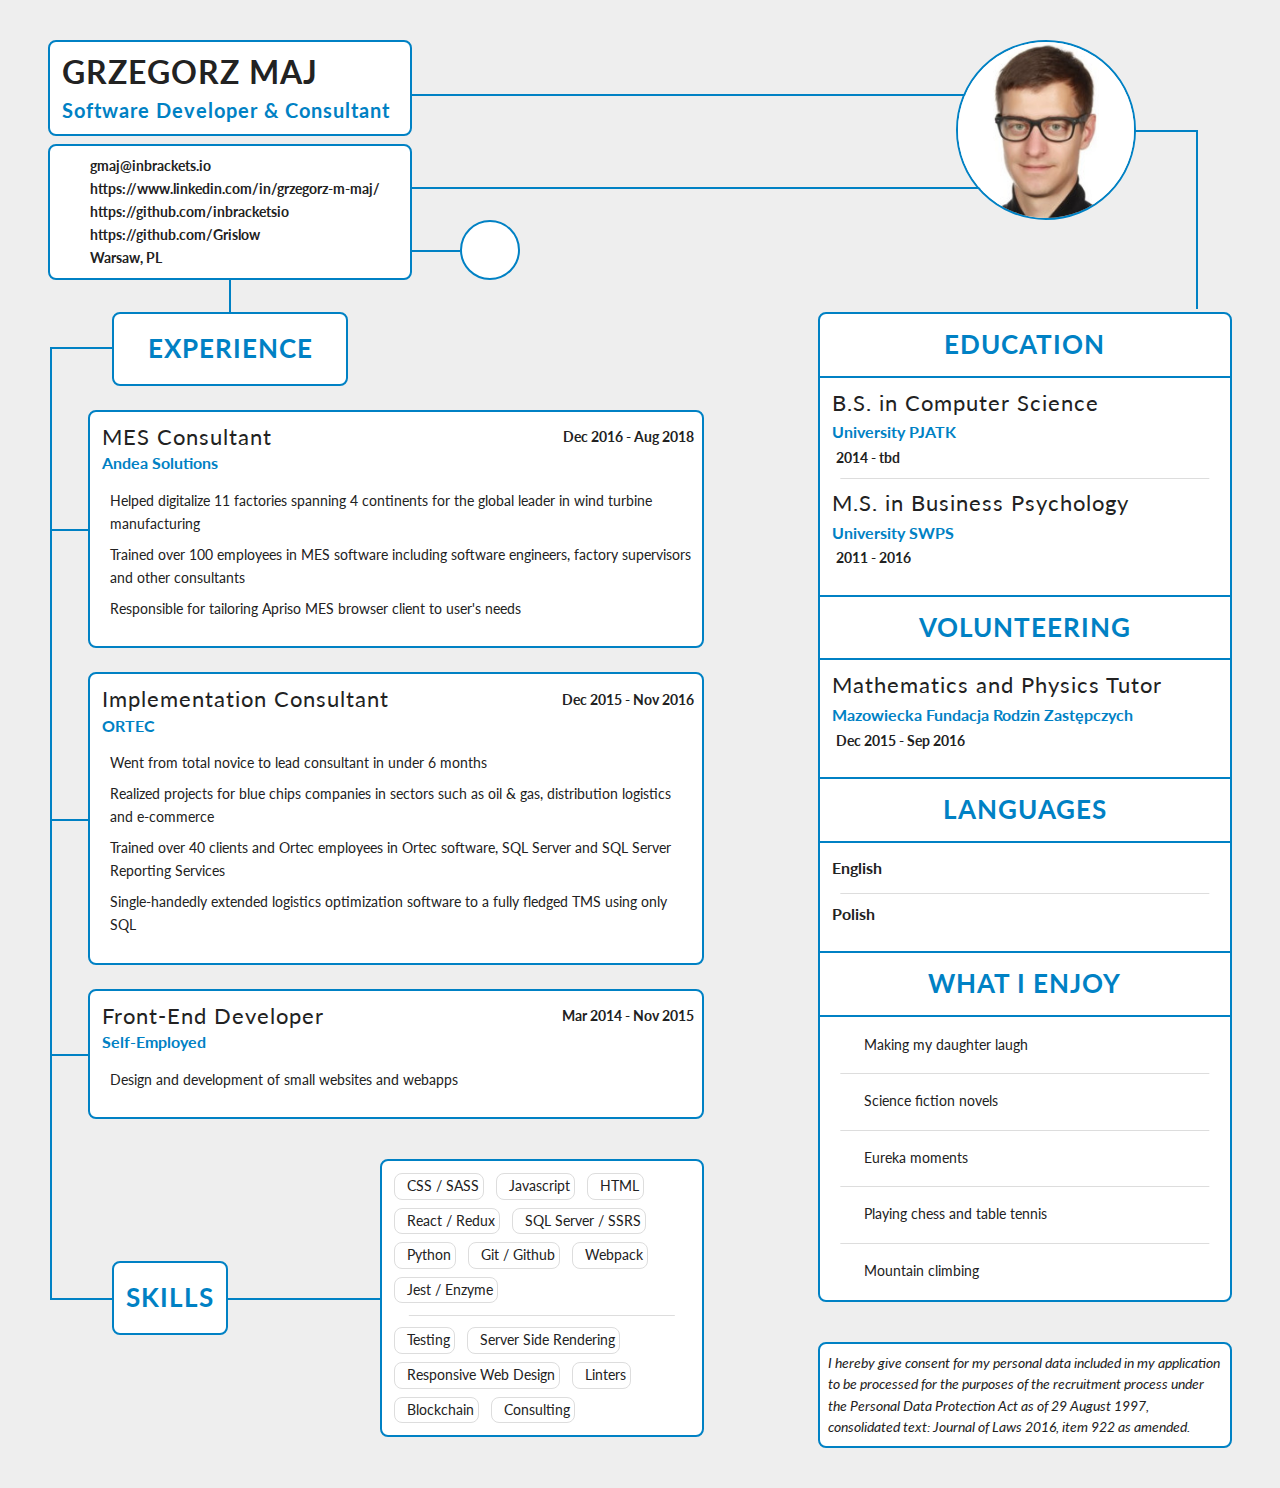
==== commit 261f2c71: "Minor changes to skills" ====
--- a/index.html
+++ b/index.html
@@ -222,6 +222,10 @@
 									SQL Server / SSRS
 								</div>
 								<div class="skills__skill">
+									<i class="fab fa-python"></i>
+									Python
+								</div>
+								<div class="skills__skill">
 									<i class="fab fa-github-alt"></i>
 									Git / Github
 								</div>
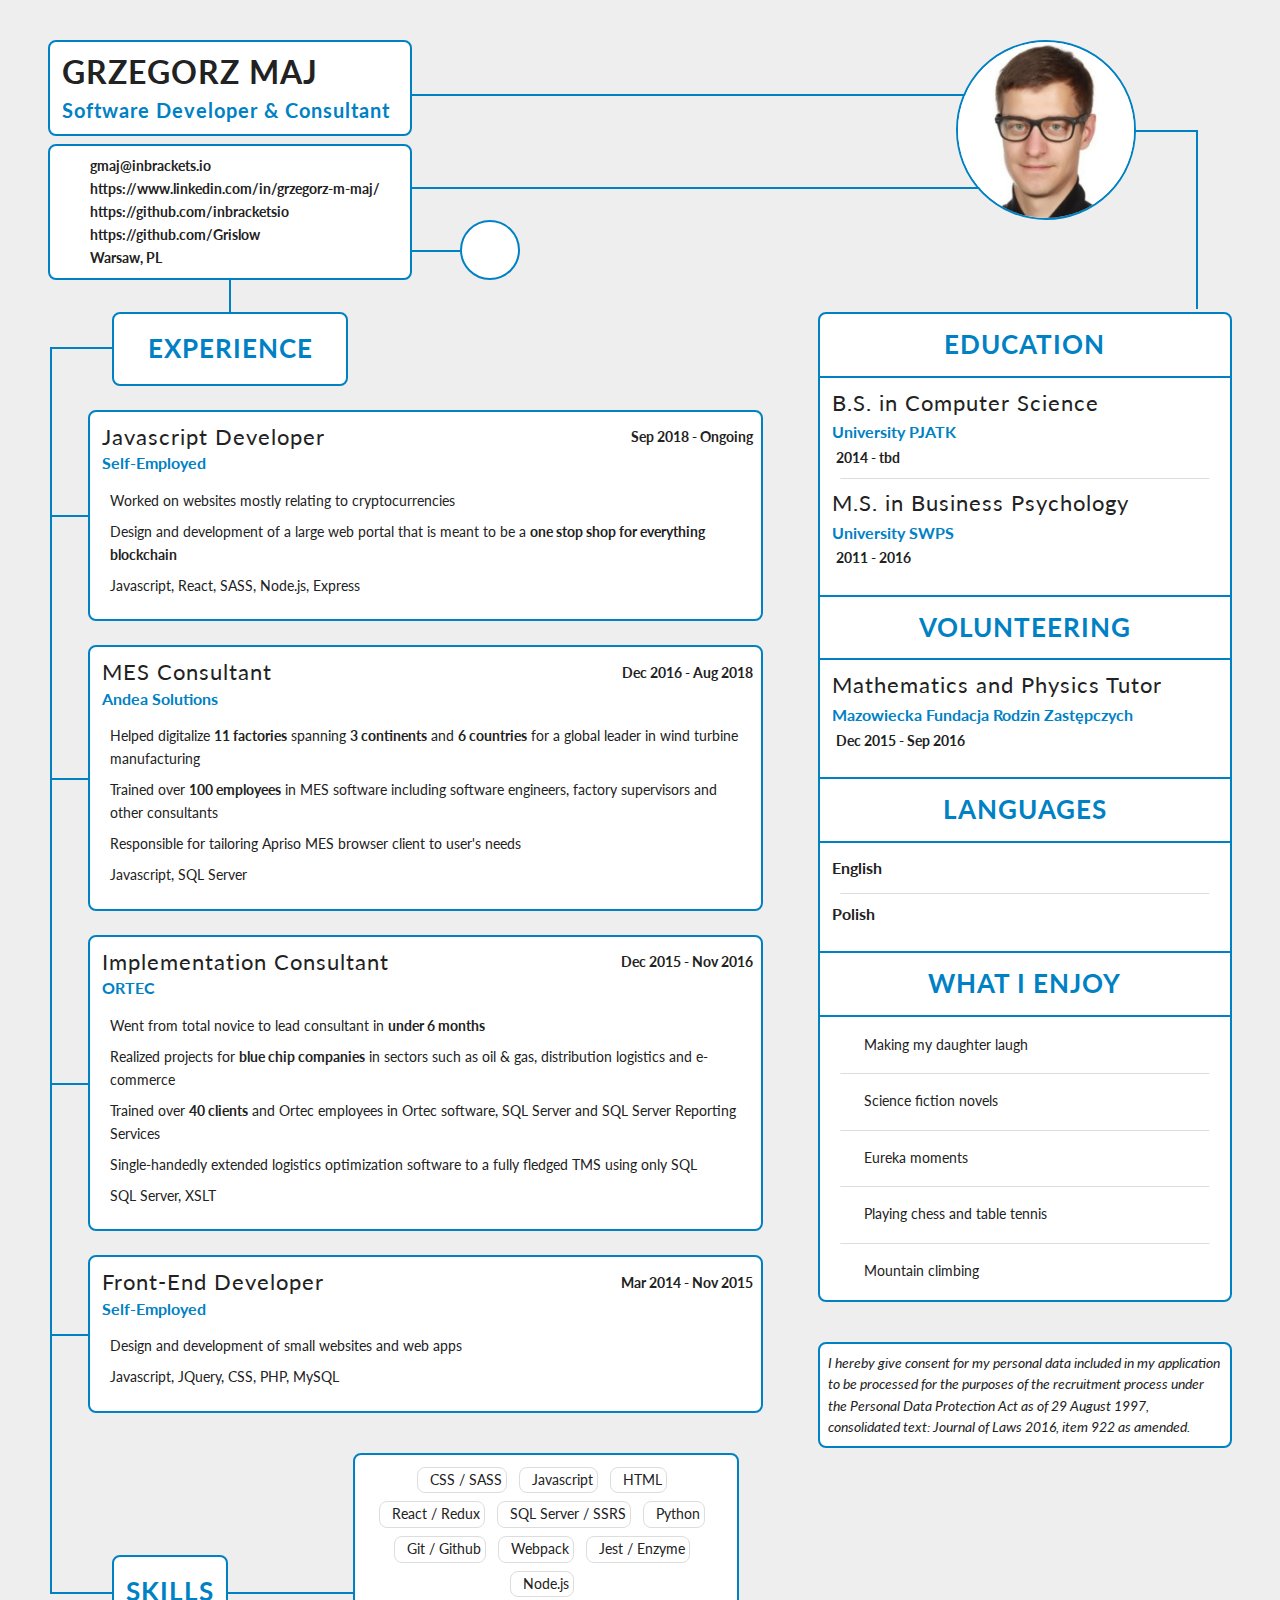
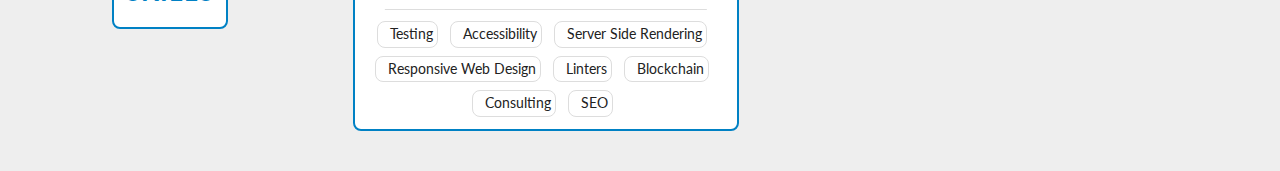
==== commit 69f1bb31: "Added tech stack" ====
--- a/index.html
+++ b/index.html
@@ -67,7 +67,7 @@
 							<i class="fas fa-city"></i>
 						</div>
 						<span class="links__location">Warsaw, PL</a>
-					</div>		
+					</div>
 				</div>
 			</div>
 		</div>
@@ -97,6 +97,38 @@
 						<div class="experience__top">
 							<div class="experience__heading">
 								<h4 class="heading__quaternary">
+									Javascript Developer
+								</h4>
+								<p class="experience__company">
+									Self-Employed
+								</p>
+							</div>
+							<div class="experience__date">
+								<i class="fas fa-calendar-alt"></i>
+								Sep 2018 &dash; Ongoing
+							</div>
+						</div>
+						<div class="experience__bot">
+							<ul class="experience__list">
+								<li class="experience__item">
+									<i class="fas fa-chevron-circle-right"></i>
+									<span>Worked on websites mostly relating to cryptocurrencies</span>
+								</li>
+								<li class="experience__item">
+									<i class="fas fa-chevron-circle-right"></i>
+									<span>Design and development of a large web portal that is meant to be a <strong>one stop shop for everything blockchain</strong></span>
+								</li>
+								<li class="experience__item">
+									<i class="fas fa-layer-group"></i>
+									<span>Javascript, React, SASS, Node.js, Express</span>
+								</li>
+							</ul>
+						</div>
+					</div>
+					<div class="experience__wrapper">
+						<div class="experience__top">
+							<div class="experience__heading">
+								<h4 class="heading__quaternary">
 									MES Consultant
 								</h4>
 								<p class="experience__company">
@@ -112,15 +144,19 @@
 							<ul class="experience__list">
 								<li class="experience__item">
 									<i class="fas fa-chevron-circle-right"></i>
-									<span>Helped digitalize 11 factories spanning 4 continents for the global leader in wind turbine manufacturing</span>
-								</li>
-								<li class="experience__item">
-									<i class="fas fa-chevron-circle-right"></i>
-									<span>Trained over 100 employees in MES software including software engineers, factory supervisors and other consultants</span>
+									<span>Helped digitalize <strong>11 factories</strong> spanning <strong>3 continents</strong> and <strong>6 countries</strong> for a global leader in wind turbine manufacturing</span>
+								</li>
+								<li class="experience__item">
+									<i class="fas fa-chevron-circle-right"></i>
+									<span>Trained over <strong>100 employees</strong> in MES software including software engineers, factory supervisors and other consultants</span>
 								</li>
 								<li class="experience__item">
 									<i class="fas fa-chevron-circle-right"></i>
 									<span>Responsible for tailoring Apriso MES browser client to user's needs</span>
+								</li>
+								<li class="experience__item">
+									<i class="fas fa-layer-group"></i>
+									<span>Javascript, SQL Server</span>
 								</li>
 							</ul>
 						</div>
@@ -144,19 +180,23 @@
 							<ul class="experience__list">
 								<li class="experience__item">
 									<i class="fas fa-chevron-circle-right"></i>
-									Went from total novice to lead consultant in under 6 months
-								</li>
-								<li class="experience__item">
-									<i class="fas fa-chevron-circle-right"></i>
-									Realized projects for blue chips companies in sectors such as oil & gas, distribution logistics and e-commerce
-								</li>
-								<li class="experience__item">
-									<i class="fas fa-chevron-circle-right"></i>
-									Trained over 40 clients and Ortec employees in Ortec software, SQL Server and SQL Server Reporting Services 
-								</li>
-								<li class="experience__item">
-									<i class="fas fa-chevron-circle-right"></i>
-									Single-handedly extended logistics optimization software to a fully fledged TMS using only SQL
+									<span>Went from total novice to lead consultant in <strong>under 6 months</strong></span>
+								</li>
+								<li class="experience__item">
+									<i class="fas fa-chevron-circle-right"></i>
+									<span>Realized projects for <strong>blue chip companies</strong> in sectors such as oil & gas, distribution logistics and e-commerce</span>
+								</li>
+								<li class="experience__item">
+									<i class="fas fa-chevron-circle-right"></i>
+									<span>Trained over <strong>40 clients</strong> and Ortec employees in Ortec software, SQL Server and SQL Server Reporting Services</span> 
+								</li>
+								<li class="experience__item">
+									<i class="fas fa-chevron-circle-right"></i>
+									<span>Single-handedly extended logistics optimization software to a fully fledged TMS using only SQL</span>
+								</li>
+								<li class="experience__item">
+									<i class="fas fa-layer-group"></i>
+									<span>SQL Server, XSLT</span>
 								</li>
 							</ul>
 						</div>
@@ -180,7 +220,11 @@
 							<ul class="experience__list">
 								<li class="experience__item">
 									<i class="fas fa-chevron-circle-right"></i>
-									Design and development of small websites and webapps
+									<span>Design and development of small websites and web apps</span>
+								</li>
+								<li class="experience__item">
+									<i class="fas fa-layer-group"></i>
+									<span>Javascript, JQuery, CSS, PHP, MySQL</span>
 								</li>
 							</ul>
 						</div>
@@ -237,6 +281,10 @@
 									<i class="far fa-check-square"></i>
 									Jest / Enzyme
 								</div>
+								<div class="skills__skill">
+									<i class="fab fa-node-js"></i>
+									Node.js
+								</div>
 							</div>
 							<div class="skills__set">
 								<div class="skills__skill">
@@ -244,6 +292,10 @@
 									Testing
 								</div>
 								<div class="skills__skill">
+									<i class="fas fa-universal-access"></i>
+									Accessibility
+								</div>
+								<div class="skills__skill">
 									<i class="fas fa-file-import"></i>
 									Server Side Rendering
 								</div>
@@ -262,6 +314,10 @@
 								<div class="skills__skill">
 									<i class="fas fa-comments"></i>
 									Consulting
+								</div>
+								<div class="skills__skill">
+									<i class="fas fa-search"></i>
+									SEO
 								</div>
 							</div>
 						</div>
--- a/cv.css
+++ b/cv.css
@@ -437,7 +437,7 @@
 }
 
 .container__left {
-	width: 50%;
+	width: 55%;
 	position: relative;
 	-ms-flex-item-align: start;
 	    align-self: flex-start;
@@ -462,7 +462,7 @@
 .container__left::before {
 	content: '';
 	display: block;
-	height: 80.1rem;
+	height: 100rem;
 	background-color: #0081c4;
 	width: 2px;
 	position: absolute;
@@ -585,7 +585,7 @@
 	margin-left: 5rem;
 	border: 2px solid #0081c4;
 	border-radius: 1rem;
-	padding: 1.5rem 1rem 1.5rem 1.5rem;
+	padding: 1.5rem 1rem 1rem 1.5rem;
 	position: relative;
 	width: 100%;
 	margin-top: 3rem;
@@ -683,9 +683,18 @@
 	        align-items: flex-start;
 }
 
+.experience__item:last-child {
+
+}
+
 .fa-chevron-circle-right {
 	margin-right: 1rem;
 	margin-top: .7rem;
+}
+
+.fa-layer-group {
+	margin-right: 1rem;
+	margin-top: .6rem;
 }
 
 .skills__container {
@@ -737,12 +746,12 @@
 .skills__left::after {
 	content: '';
 	display: block;
-	height: 70rem;
+	height: 90rem;
 	background-color: #0081c4;
 	width: 2px;
 	position: absolute;
 	left: -7.8rem;
-	top: calc(50% - 70rem);
+	top: calc(50% - 90rem);
 }
 
 
@@ -780,14 +789,16 @@
 .skills__right {
 	border: 2px solid #0081c4;
 	background-color: #fff;
-	width: 50%;
+	width: 55%;
 	border-radius: 1rem;
 	padding: 0 1.5rem;
+	margin-right: 3rem;
+	text-align: center;
 }
 
 @media only screen and (max-width: 56.25em) {
 	.skills__right {
-		text-align: center;
+		margin-right: 0rem;
 	}
 }
 
@@ -1114,6 +1125,7 @@
 }
 
 .pdf__link::after {
+	background-color: #0081c4;
 	content: '';
 	display: block;
 	position: absolute;
@@ -1121,16 +1133,15 @@
 	left: -6.2rem;
 	width: 6rem;
 	height: 2px;
-	background-color: #0081c4;
 }
 
 .pdf__link:hover .pdf__icon,
-.pdf__link:active .pdf__icon{
+.pdf__link:active .pdf__icon {
 	opacity: 0;
 }
 
 .pdf__link:hover .pdf__text,
-.pdf__link:active .pdf__text{
+.pdf__link:active .pdf__text {
 	opacity: 1;
 }
 
@@ -1157,4 +1168,4 @@
 	font-weight: bold;
 	-webkit-transition: opacity .4s;
 	transition: opacity .4s;
-}+}
